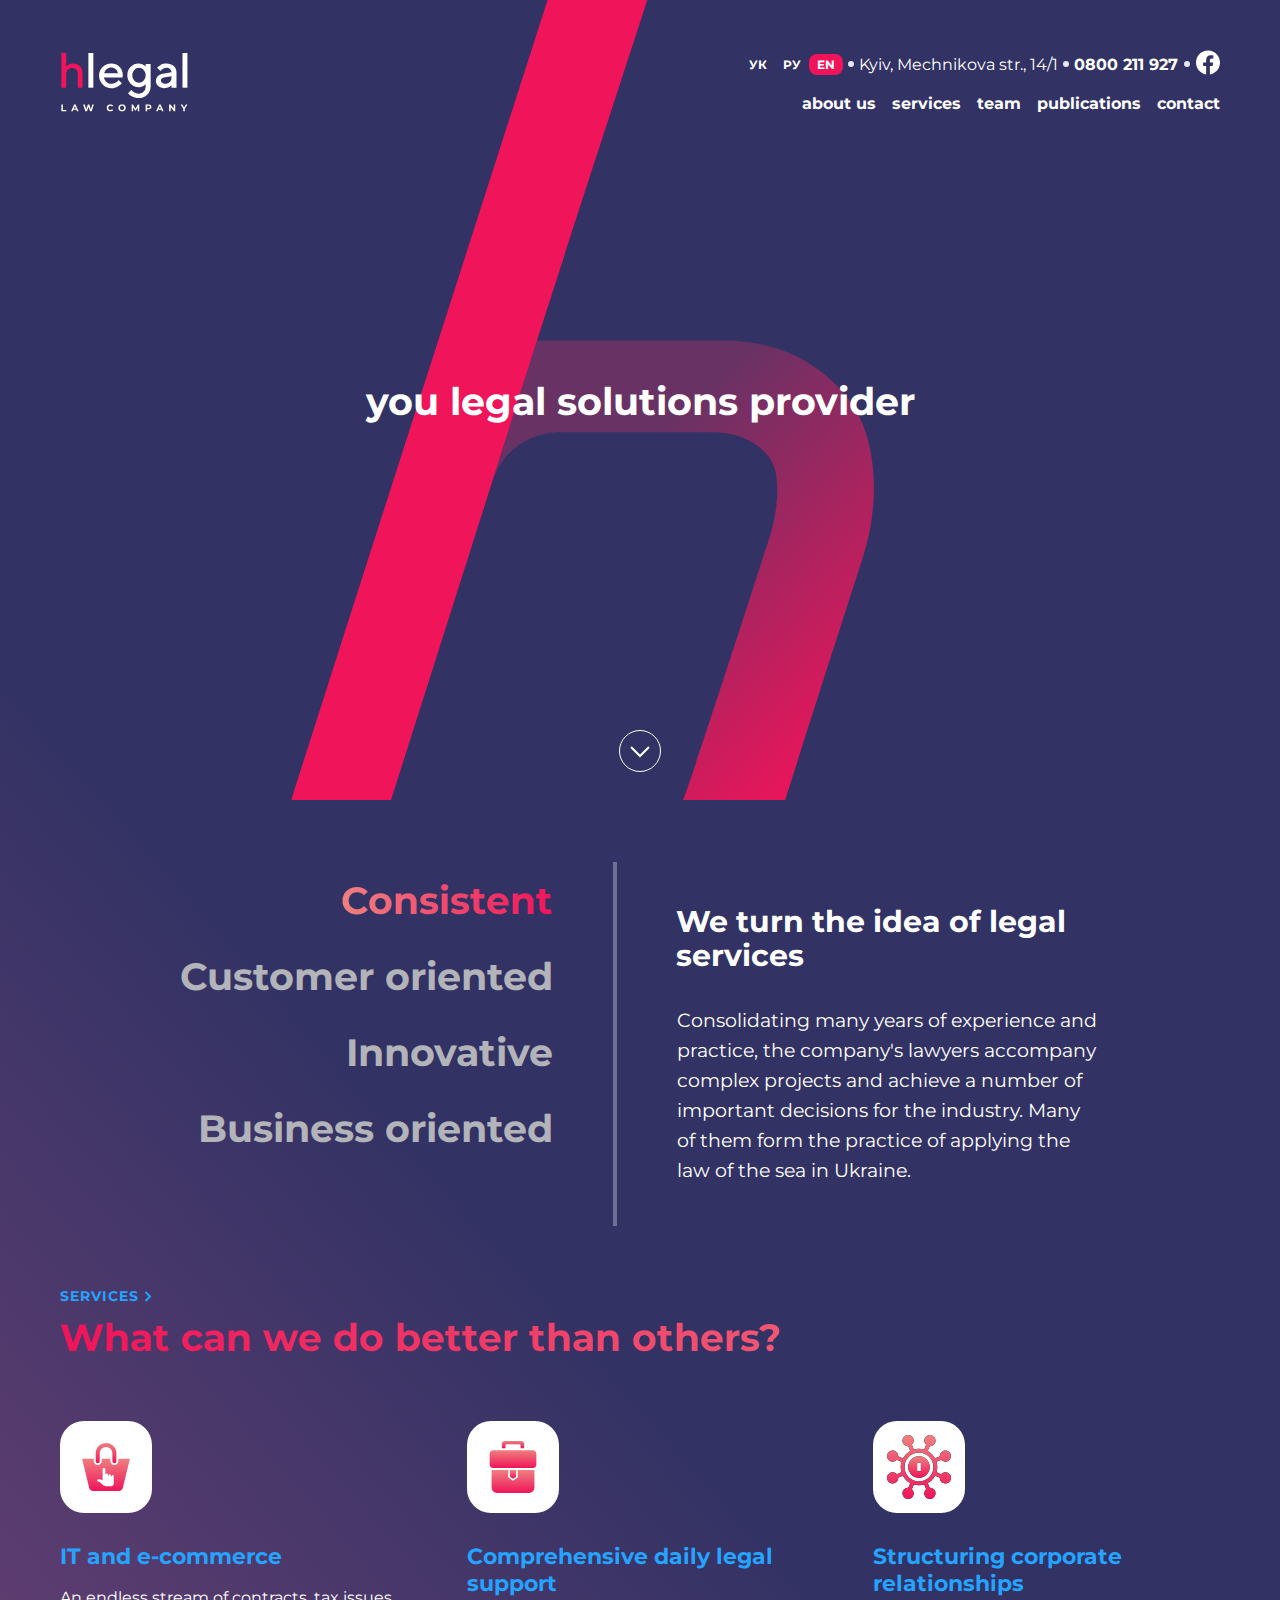
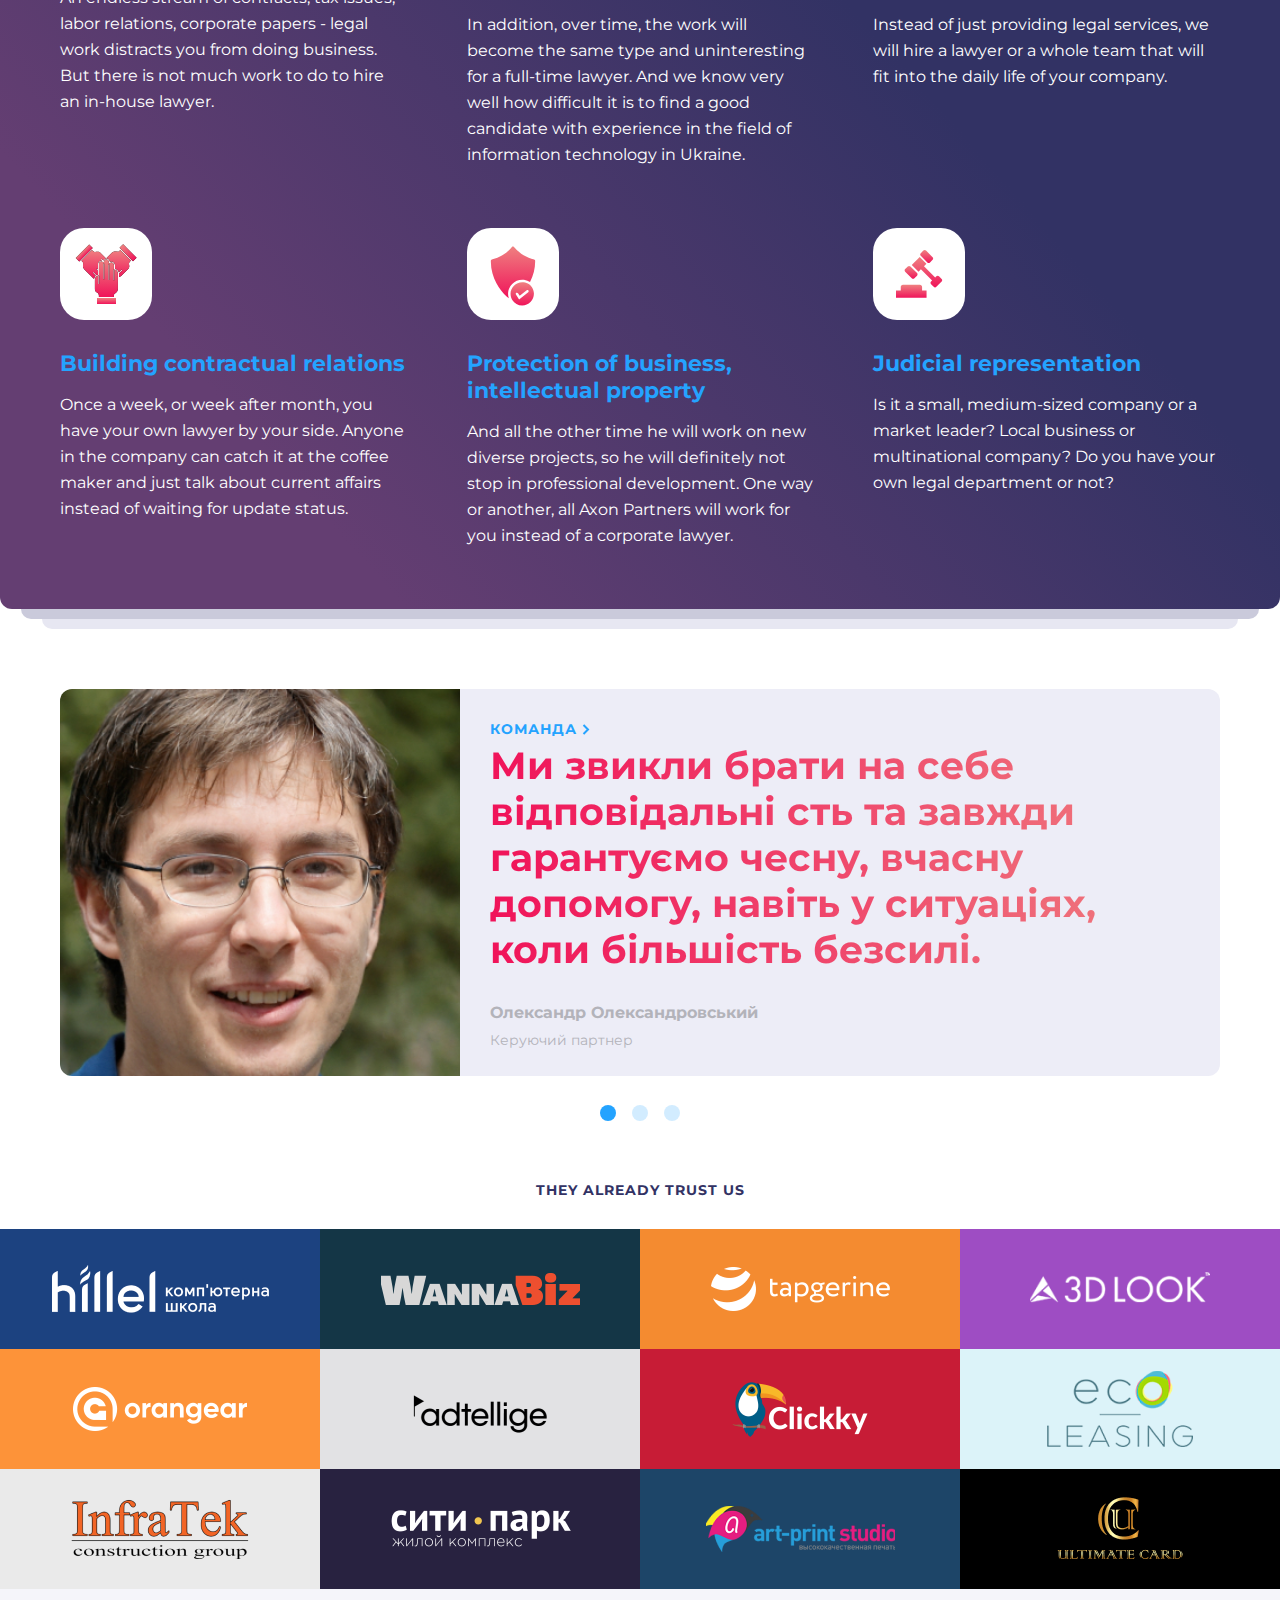
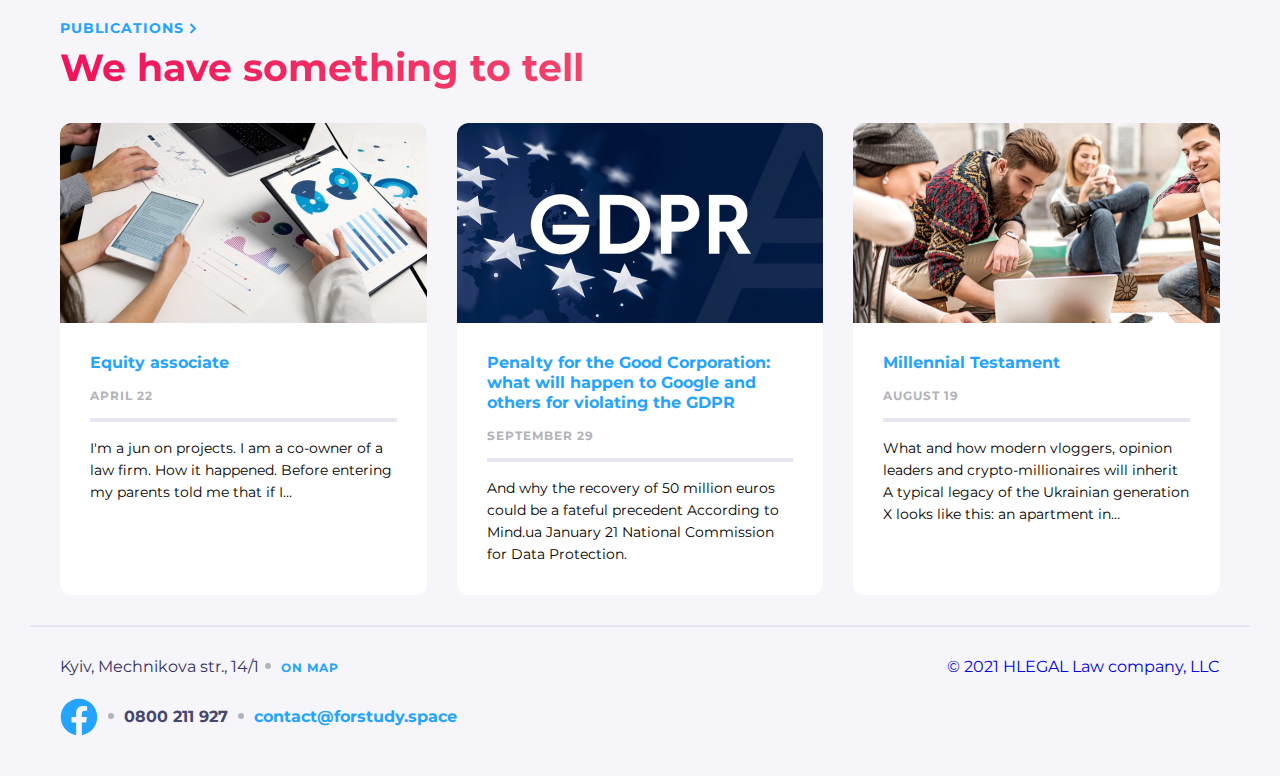
==== app/index.html @ e714e83e "add project" ====
<!DOCTYPE html>
<html lang="en">
<head>
    <meta charset="UTF-8">
    <meta http-equiv="X-UA-Compatible" content="IE=edge">
    <meta name="viewport" content="width=device-width, initial-scale=1.0">
    <link rel="stylesheet" href="css/style.css">
    <link rel="preload" href="fonts/Montserrat-Bold.woff2" as="font" type="font/woff2" crossorigin="anonymous">
    <link rel="preload" href="fonts/Montserrat-BoldItalic.woff2" as="font" type="font/woff2" crossorigin="anonymous">
    <link rel="preload" href="fonts/Montserrat-Italic.woff2" as="font" type="font/woff2" crossorigin="anonymous">
    <link rel="preload" href="fonts/Montserrat-Regular.woff2" as="font" type="font/woff2" crossorigin="anonymous">
    <title>Document</title>
</head>
<body class="body">
    <div class="bg">
        <header class="header container">
            <div class="header__top">
                <ul class="header__leng">
                    <li class="header__leng-item"><a href="#">УК</a></li>
                    <li class="header__leng-item"><a href="#">РУ</a></li>
                    <li class="header__leng-item active"><a href="#" >EN</a></li>
                </ul>
                <p class="header__adress">Kyiv, Mechnikova str., 14/1</p>
                <a href="tel:+30800211927" class="header__tel">0800 211 927</a>
                <a href="#" class="header__fb">
                    <svg width="24" height="25" viewBox="0 0 24 25" fill="none" xmlns="http://www.w3.org/2000/svg">
                        <path d="M24 12.5733C24 5.90541 18.6274 0.5 12 0.5C5.37258 0.5 0 5.90541 0 12.5733C0 18.5995 4.38823 23.5943 10.125 24.5V16.0633H7.07813V12.5733H10.125V9.91343C10.125 6.88755 11.9165 5.21615 14.6576 5.21615C15.9705 5.21615 17.3438 5.45195 17.3438 5.45195V8.42313H15.8306C14.3399 8.42313 13.875 9.35379 13.875 10.3086V12.5733H17.2031L16.6711 16.0633H13.875V24.5C19.6118 23.5943 24 18.5995 24 12.5733Z" fill="white"/>
                    </svg>
                </a>
            </div>
            <div class="header__logo-wrap">
                <a href="index.html">
                    <svg class="header__logo" width="70" height="33" viewBox="0 0 70 33" fill="none" xmlns="http://www.w3.org/2000/svg">
                        <path d="M2.64358 0H0V19.0926H2.64358V12.0094C2.64358 10.8111 2.94164 9.86583 3.53774 9.20012C4.13384 8.53441 4.95024 8.18824 5.96102 8.18824C6.82926 8.18824 7.55495 8.50778 8.13809 9.12024C8.72124 9.74601 9.01929 10.5315 9.01929 11.4769V19.1059H11.6758V11.4769C11.6758 9.71938 11.1964 8.3347 10.2374 7.29619C9.27846 6.25768 8.02146 5.73843 6.49233 5.73843C6.05173 5.73843 5.61114 5.79168 5.1835 5.91151C4.7429 6.03134 4.39301 6.16448 4.10792 6.31094C3.82283 6.45739 3.5507 6.61717 3.30448 6.80356C3.05826 6.98996 2.8898 7.12311 2.81205 7.20299C2.7343 7.28288 2.6695 7.33613 2.64358 7.37608V0Z" fill="#F0145A"/>
                        <path d="M17.5856 0H14.8604V19.0767H17.5856V0Z" fill="white"/>
                        <path d="M33.6598 13.4896L33.796 12.127C33.796 10.3011 33.1965 8.77493 31.9701 7.54857C30.7438 6.32221 29.2176 5.72266 27.3917 5.72266C25.5658 5.72266 23.9851 6.37672 22.677 7.68483C21.3689 8.99295 20.7148 10.5463 20.7148 12.3995C20.7148 14.3072 21.3962 15.9423 22.7315 17.305C24.0669 18.6676 25.6748 19.3489 27.528 19.3489C28.2365 19.3489 28.8906 19.2399 29.5446 19.0491C30.1987 18.8311 30.7438 18.6131 31.1253 18.3951C31.5341 18.1498 31.9429 17.8773 32.2971 17.5775C32.6514 17.2777 32.8967 17.0597 33.0057 16.9234C33.1147 16.7872 33.1965 16.7054 33.251 16.6236L31.4796 14.8522L31.0708 15.37C30.7983 15.6971 30.335 16.0241 29.6809 16.3784C28.9996 16.7327 28.291 16.8962 27.528 16.8962C26.4651 16.8962 25.5658 16.5691 24.8027 15.8878C24.0396 15.2065 23.5764 14.4162 23.4401 13.4896H33.6598ZM27.3917 8.03912C28.4 8.03912 29.2176 8.33889 29.8989 8.9112C30.553 9.51075 30.9618 10.2466 31.1253 11.1732H23.5491C23.7944 10.2466 24.2304 9.51075 24.9117 8.9112C25.5658 8.33889 26.4106 8.03912 27.3917 8.03912Z" fill="white"/>
                        <path d="M46.3695 18.286C46.3695 19.4852 46.0153 20.4662 45.2794 21.2293C44.5709 21.9651 43.6715 22.3467 42.5542 22.3467C42.0637 22.3467 41.5731 22.2649 41.1098 22.1286C40.6465 21.9924 40.2922 21.8289 39.9925 21.6381C39.6927 21.4473 39.4202 21.2566 39.1476 21.0113C38.9024 20.766 38.7389 20.6025 38.6571 20.5207C38.5753 20.439 38.5208 20.3572 38.4663 20.3027L36.6949 22.0741L36.9129 22.3467C37.0492 22.5374 37.2945 22.7827 37.6215 23.0552C37.9485 23.3005 38.3301 23.573 38.7661 23.8455C39.2021 24.0908 39.7472 24.3088 40.4285 24.4996C41.1098 24.6904 41.8184 24.7994 42.5542 24.7994C44.4074 24.7994 45.9335 24.1726 47.2144 22.919C48.468 21.6381 49.0948 20.112 49.0948 18.2588V5.99518H46.3695V7.3578L45.9063 6.94902C45.6065 6.67649 45.1432 6.40397 44.4891 6.13144C43.8351 5.85892 43.1265 5.72266 42.4179 5.72266C40.7555 5.72266 39.3384 6.34946 38.112 7.63033C36.8857 8.9112 36.2861 10.4373 36.2861 12.2632C36.2861 14.0892 36.8857 15.6153 38.112 16.8962C39.3384 18.177 40.7555 18.8038 42.4179 18.8038C42.8812 18.8038 43.3173 18.7493 43.7806 18.6403C44.2166 18.5041 44.5709 18.3678 44.8707 18.2315C45.1704 18.0953 45.443 17.9318 45.6882 17.741C45.9335 17.5502 46.1243 17.414 46.1788 17.3595L46.3695 17.1687V18.286ZM39.0114 12.2632C39.0114 11.1186 39.3657 10.1648 40.1015 9.37449C40.8373 8.58417 41.7094 8.17538 42.6905 8.17538C43.6715 8.17538 44.5436 8.58417 45.2794 9.37449C45.988 10.1648 46.3695 11.1186 46.3695 12.2632C46.3695 13.4079 45.988 14.3617 45.2794 15.152C44.5436 15.9423 43.6715 16.3511 42.6905 16.3511C41.7094 16.3511 40.8373 15.9423 40.1015 15.152C39.3657 14.3617 39.0114 13.4079 39.0114 12.2632Z" fill="white"/>
                        <path d="M63.3195 19.0764V10.6281C63.3195 9.23823 62.8017 8.06637 61.7934 7.13979C60.7851 6.18595 59.4769 5.72266 57.869 5.72266C57.2422 5.72266 56.6154 5.80441 56.0159 5.96793C55.4163 6.1587 54.9258 6.34946 54.5715 6.56748C54.2172 6.7855 53.8629 7.03078 53.5359 7.33055C53.2089 7.60308 53.0181 7.79384 52.9091 7.90285C52.8273 8.01186 52.7456 8.09362 52.6911 8.17538L54.4625 9.94679L54.8168 9.4835C55.0348 9.18372 55.4163 8.9112 55.9886 8.61142C56.5609 8.31164 57.1877 8.17538 57.869 8.17538C58.6594 8.17538 59.3134 8.42065 59.8312 8.88394C60.349 9.34724 60.5943 9.94679 60.5943 10.6281L55.8251 11.4457C54.6533 11.6364 53.6994 12.0997 53.0454 12.8356C52.364 13.5714 52.0098 14.4707 52.0098 15.5335C52.0098 16.5419 52.4458 17.414 53.3179 18.177C54.2172 18.9674 55.3073 19.3489 56.6427 19.3489C57.106 19.3489 57.542 19.2944 57.9781 19.1581C58.4413 19.0491 58.7956 18.9129 59.0954 18.7766C59.3952 18.6403 59.6677 18.4768 59.913 18.286C60.1583 18.0953 60.3218 17.959 60.4308 17.9045C60.5125 17.8228 60.567 17.741 60.5943 17.7137V19.0764H63.3195ZM57.0515 16.8962C56.3429 16.8962 55.7706 16.7327 55.3618 16.4056C54.9258 16.0786 54.735 15.6971 54.735 15.261C54.735 14.7977 54.8713 14.3889 55.1711 14.0892C55.4708 13.7894 55.8796 13.5714 56.3702 13.4896L60.5943 12.8083V13.0808C60.5943 14.3072 60.2945 15.2338 59.6677 15.9151C59.0409 16.5691 58.1688 16.8962 57.0515 16.8962Z" fill="white"/>
                        <path d="M69.3337 0H66.6084V19.0767H69.3337V0Z" fill="white"/>
                        <path d="M0 28.3308H0.852878V31.3211H2.70078V32.016H0V28.3308Z" fill="white"/>
                        <path d="M8.26752 31.2263H6.5565L6.23009 32.016H5.35615L6.99873 28.3308H7.84108L9.48893 32.016H8.59393L8.26752 31.2263ZM7.99902 30.5788L7.41464 29.1678L6.83026 30.5788H7.99902Z" fill="white"/>
                        <path d="M17.8731 28.3308L16.6675 32.016H15.7515L14.9407 29.5206L14.1036 32.016H13.1928L11.982 28.3308H12.8664L13.6982 30.921L14.5669 28.3308H15.3566L16.199 30.942L17.0571 28.3308H17.8731Z" fill="white"/>
                        <path d="M26.9457 32.0792C26.5702 32.0792 26.2297 31.9985 25.9244 31.837C25.6225 31.6721 25.3838 31.4457 25.2084 31.1579C25.0364 30.8666 24.9504 30.5384 24.9504 30.1734C24.9504 29.8084 25.0364 29.482 25.2084 29.1942C25.3838 28.9028 25.6225 28.6765 25.9244 28.515C26.2297 28.3501 26.5719 28.2676 26.951 28.2676C27.2704 28.2676 27.5582 28.3237 27.8144 28.436C28.0741 28.5484 28.2917 28.7098 28.4672 28.9204L27.9197 29.4258C27.6705 29.138 27.3616 28.9941 26.9931 28.9941C26.7649 28.9941 26.5614 29.045 26.3824 29.1468C26.2034 29.2451 26.063 29.3837 25.9612 29.5627C25.8629 29.7417 25.8138 29.9453 25.8138 30.1734C25.8138 30.4015 25.8629 30.6051 25.9612 30.7841C26.063 30.9631 26.2034 31.1035 26.3824 31.2053C26.5614 31.3035 26.7649 31.3527 26.9931 31.3527C27.3616 31.3527 27.6705 31.207 27.9197 30.9157L28.4672 31.4211C28.2917 31.6352 28.0741 31.7984 27.8144 31.9107C27.5547 32.0231 27.2651 32.0792 26.9457 32.0792Z" fill="white"/>
                        <path d="M33.3831 32.0792C33.0005 32.0792 32.6548 31.9967 32.3459 31.8318C32.0406 31.6668 31.8002 31.4404 31.6247 31.1526C31.4527 30.8613 31.3667 30.5349 31.3667 30.1734C31.3667 29.8119 31.4527 29.4872 31.6247 29.1994C31.8002 28.9081 32.0406 28.68 32.3459 28.515C32.6548 28.3501 33.0005 28.2676 33.3831 28.2676C33.7657 28.2676 34.1096 28.3501 34.415 28.515C34.7203 28.68 34.9607 28.9081 35.1362 29.1994C35.3117 29.4872 35.3995 29.8119 35.3995 30.1734C35.3995 30.5349 35.3117 30.8613 35.1362 31.1526C34.9607 31.4404 34.7203 31.6668 34.415 31.8318C34.1096 31.9967 33.7657 32.0792 33.3831 32.0792ZM33.3831 31.3527C33.6007 31.3527 33.7972 31.3035 33.9727 31.2053C34.1482 31.1035 34.2851 30.9631 34.3834 30.7841C34.4852 30.6051 34.5361 30.4015 34.5361 30.1734C34.5361 29.9453 34.4852 29.7417 34.3834 29.5627C34.2851 29.3837 34.1482 29.2451 33.9727 29.1468C33.7972 29.045 33.6007 28.9941 33.3831 28.9941C33.1655 28.9941 32.9689 29.045 32.7934 29.1468C32.618 29.2451 32.4793 29.3837 32.3775 29.5627C32.2793 29.7417 32.2301 29.9453 32.2301 30.1734C32.2301 30.4015 32.2793 30.6051 32.3775 30.7841C32.4793 30.9631 32.618 31.1035 32.7934 31.2053C32.9689 31.3035 33.1655 31.3527 33.3831 31.3527Z" fill="white"/>
                        <path d="M42.0264 32.016L42.0211 29.8049L40.9366 31.6264H40.5523L39.473 29.8522V32.016H38.6728V28.3308H39.3782L40.7576 30.6209L42.1159 28.3308H42.8161L42.8266 32.016H42.0264Z" fill="white"/>
                        <path d="M47.9285 28.3308C48.2549 28.3308 48.5374 28.3852 48.7761 28.494C49.0183 28.6028 49.2043 28.7572 49.3342 28.9573C49.464 29.1573 49.529 29.3942 49.529 29.668C49.529 29.9382 49.464 30.1751 49.3342 30.3787C49.2043 30.5788 49.0183 30.7332 48.7761 30.842C48.5374 30.9473 48.2549 30.9999 47.9285 30.9999H47.1862V32.016H46.3333V28.3308H47.9285ZM47.8811 30.305C48.1373 30.305 48.3321 30.2506 48.4655 30.1418C48.5989 30.0295 48.6656 29.8716 48.6656 29.668C48.6656 29.4609 48.5989 29.303 48.4655 29.1942C48.3321 29.0818 48.1373 29.0257 47.8811 29.0257H47.1862V30.305H47.8811Z" fill="white"/>
                        <path d="M55.0121 31.2263H53.3011L52.9747 32.016H52.1008L53.7433 28.3308H54.5857L56.2335 32.016H55.3385L55.0121 31.2263ZM54.7436 30.5788L54.1592 29.1678L53.5749 30.5788H54.7436Z" fill="white"/>
                        <path d="M62.6281 28.3308V32.016H61.9279L60.0906 29.7785V32.016H59.2482V28.3308H59.9537L61.7858 30.5682V28.3308H62.6281Z" fill="white"/>
                        <path d="M67.9013 30.7104V32.016H67.0485V30.6999L65.6217 28.3308H66.5273L67.5117 29.9681L68.4963 28.3308H69.3333L67.9013 30.7104Z" fill="white"/>
                    </svg>
                </a>
            </div>
            <div class="header__menu">
                <button class="header__menu-link" href="#"></button>
                <ul class="header__menu-list">
                    <li><a href="about.html" class="header__menu-item">about us</a></li>
                    <li><a href="#" class="header__menu-item">services</a></li>
                    <li><a href="#" class="header__menu-item">team</a></li>
                    <li><a href="#" class="header__menu-item">publications</a></li>
                    <li><a href="#" class="header__menu-item">contact</a></li>
                </ul>
            </div>
        </header>
        <section class="main container">
            <h1 class="main__title">you legal solutions provider</h1>
            <div class="main__scroll">
                <a class="main__scroll-link" href="#switcher">
                    <svg width="20" height="12" viewBox="0 0 20 12" fill="none" xmlns="http://www.w3.org/2000/svg">
                        <path d="M1 1L10 10L19 1" stroke="white" stroke-width="2"/>
                    </svg>
                </a>
            </div>
        </section>
        <section class="advantage container">
            <div class="advantage__about">
                <ul class="advantage__switcher" id="switcher">
                    <li><button class="advantage__switcher-item active" href="#">Consistent</button></li>
                    <li><button class="advantage__switcher-item" href="#">Customer oriented</button></li>
                    <li><button class="advantage__switcher-item" href="#">Innovative</button></li>
                    <li><button class="advantage__switcher-item" href="#">Business oriented</button></li>
                </ul>
                <div class="advantage__content active">
                    <h3 class="advantage__content-title">
                        We turn the idea of legal services
                    </h3>
                    <p class="advantage__content-text">
                        Consolidating many years of experience and practice, the company's lawyers accompany complex projects and achieve a number of important decisions for the industry. Many of them form the practice of applying the law of the sea in Ukraine.
                    </p>
                </div>
                <div class="advantage__content">
                    <h3 class="advantage__content-title">
                        We turn the idea of legal services
                    </h3>
                    <p class="advantage__content-text">
                        Consolidating many years of experience and practice, the company's lawyers accompany complex projects and achieve a number of important decisions for the industry. Many of them form the practice of applying the law of the sea in Ukraine.
                    </p>
                </div>
                <div class="advantage__content">
                    <h3 class="advantage__content-title">
                        We turn the idea of legal services
                    </h3>
                    <p class="advantage__content-text">
                        Consolidating many years of experience and practice, the company's lawyers accompany complex projects and achieve a number of important decisions for the industry. Many of them form the practice of applying the law of the sea in Ukraine.
                    </p>
                </div>
                <div class="advantage__content">
                    <h3 class="advantage__content-title">
                        We turn the idea of legal services
                    </h3>
                    <p class="advantage__content-text">
                        Consolidating many years of experience and practice, the company's lawyers accompany complex projects and achieve a number of important decisions for the industry. Many of them form the practice of applying the law of the sea in Ukraine.
                    </p>
                </div>
            </div>
        </section>
        <section class="services container">
            <a href="#" class="link-blue">Services</a>
            <h2 class="title-gradient">What can we do better than others?</h2>
            <div class="services__wrapper">
                <article class="services__item">
                    <div class="services__item-img">
                        <svg width="64" height="64" viewBox="0 0 64 64" fill="none" xmlns="http://www.w3.org/2000/svg">
                            <path d="M23.7339 28.125C24.8379 28.125 25.7339 27.229 25.7339 26.125V18.325C25.7339 14.838 28.5709 12 32.0579 12C35.5449 12 38.3829 14.838 38.3829 18.325V26.125C38.3829 27.229 39.2779 28.125 40.3829 28.125C41.4869 28.125 42.3829 27.229 42.3829 26.125V18.325C42.3839 12.632 37.7519 8 32.0579 8C26.3659 8 21.7339 12.632 21.7339 18.325V26.125C21.7339 27.229 22.6299 28.125 23.7339 28.125Z" fill="url(#paint0_linear_22728_12613)"/>
                            <path d="M55 23.6309H44.384V26.1249C44.384 28.3309 42.59 30.1249 40.384 30.1249C38.178 30.1249 36.384 28.3309 36.384 26.1249V23.6309H27.735V26.1249C27.735 28.3309 25.941 30.1249 23.735 30.1249C21.529 30.1249 19.735 28.3309 19.735 26.1249V23.6309H8.99997C8.44797 23.6309 8.10697 24.0659 8.23797 24.6019L15.236 53.0989C15.658 54.7009 17.344 55.9999 19 55.9999H45C46.658 55.9999 48.342 54.7009 48.766 53.0989L55.762 24.6019C55.893 24.0649 55.553 23.6309 55 23.6309Z" fill="url(#paint1_linear_22728_12613)"/>
                            <path d="M28.6001 34.4C28.6001 33.6265 29.2266 33 30.0001 33C30.7736 33 31.4001 33.6265 31.4001 34.4V41.35L31.4001 40C31.4001 39.2265 32.0266 38.6 32.8001 38.6C33.5736 38.6 34.2001 39.2265 34.2001 40V41.6764C34.2127 40.9141 34.8346 39.3 35.6 39.3C36.3731 39.3 36.9999 39.9268 37 40.7C37 40.7 37.0411 41.7411 37.1332 41.8033C37.3572 41.3285 37.8402 40 38.4 40C39.1732 40 39.8 40.6268 39.8 41.4V48.4C39.8 49.9463 38.5463 51.2 37 51.2H32.3198C30.8344 51.2 29.4099 50.6099 28.3599 49.5599L26.15 47.35L23 45.9402C23.0051 44.6033 24.0526 44.2 25.1 44.2C26.0023 44.2 26.8136 44.3407 28.6 45.25L28.6001 34.4Z" fill="white"/>
                            <defs>
                            <linearGradient id="paint0_linear_22728_12613" x1="32.0584" y1="8" x2="32.0584" y2="28.125" gradientUnits="userSpaceOnUse">
                            <stop stop-color="#EF8080"/>
                            <stop offset="1" stop-color="#F0145A"/>
                            </linearGradient>
                            <linearGradient id="paint1_linear_22728_12613" x1="32" y1="23.6309" x2="32" y2="55.9999" gradientUnits="userSpaceOnUse">
                            <stop stop-color="#EF8080"/>
                            <stop offset="1" stop-color="#F0145A"/>
                            </linearGradient>
                            </defs>
                        </svg>
                    </div>
                    <h3 class="services__item-title">IT and e-commerce</h3>
                    <p class="services__item-text">
                        An endless stream of contracts, tax issues, labor relations, corporate papers - legal work distracts you from doing business. But there is not much work to do to hire an in-house lawyer.
                    </p>
                </article>
                <article class="services__item">
                    <div class="services__item-img">
                        <svg width="64" height="64" viewBox="0 0 64 64" fill="none" xmlns="http://www.w3.org/2000/svg">
                            <path fill-rule="evenodd" clip-rule="evenodd" d="M53.4512 35.0781V52.3733C53.4512 55.4666 51.0269 58.0017 48.0631 58.0017H15.9701C13.0063 58.0017 10.582 55.4666 10.582 52.3733V35.0781H27.2481V42.5889L32.0166 45.7224L36.7851 42.5889V35.0781H53.4512Z" fill="url(#paint0_linear_22728_12620)"/>
                            <path fill-rule="evenodd" clip-rule="evenodd" d="M28.9185 35.0781V41.6866L32.0166 43.7222L35.1146 41.6866V35.0781H28.9185Z" fill="url(#paint1_linear_22728_12620)"/>
                            <path fill-rule="evenodd" clip-rule="evenodd" d="M12.0732 15.1445H51.9597C53.8421 15.1445 55.3805 16.8526 55.3805 18.94V29.1931C55.3805 31.2805 53.8421 32.9886 51.9597 32.9886H36.3137H27.7192H12.0732C10.1908 32.9886 8.65234 31.2805 8.65234 29.1931V18.94C8.65234 16.8526 10.1908 15.1445 12.0732 15.1445Z" fill="url(#paint2_linear_22728_12620)"/>
                            <path fill-rule="evenodd" clip-rule="evenodd" d="M23.7117 5.95508H40.3213C41.8644 5.95508 43.1272 7.21788 43.1272 8.76103V13.1384H39.5697V10.5516C39.5697 9.8542 38.9996 9.2817 38.3022 9.2817H25.7308C25.0334 9.2817 24.4633 9.8542 24.4633 10.5516V13.1384H20.9058V8.76103C20.9058 7.21788 22.1686 5.95508 23.7117 5.95508Z" fill="url(#paint3_linear_22728_12620)"/>
                            <defs>
                            <linearGradient id="paint0_linear_22728_12620" x1="32.0166" y1="35.0781" x2="32.0166" y2="58.0017" gradientUnits="userSpaceOnUse">
                            <stop stop-color="#EF8080"/>
                            <stop offset="1" stop-color="#F0145A"/>
                            </linearGradient>
                            <linearGradient id="paint1_linear_22728_12620" x1="32.0166" y1="35.0781" x2="32.0166" y2="43.7222" gradientUnits="userSpaceOnUse">
                            <stop stop-color="#EF8080"/>
                            <stop offset="1" stop-color="#F0145A"/>
                            </linearGradient>
                            <linearGradient id="paint2_linear_22728_12620" x1="32.0164" y1="15.1445" x2="32.0164" y2="32.9886" gradientUnits="userSpaceOnUse">
                            <stop stop-color="#EF8080"/>
                            <stop offset="1" stop-color="#F0145A"/>
                            </linearGradient>
                            <linearGradient id="paint3_linear_22728_12620" x1="32.0165" y1="5.95508" x2="32.0165" y2="13.1384" gradientUnits="userSpaceOnUse">
                            <stop stop-color="#EF8080"/>
                            <stop offset="1" stop-color="#F0145A"/>
                            </linearGradient>
                            </defs>
                        </svg>
                    </div>
                    <h3 class="services__item-title">Comprehensive daily legal support</h3>
                    <p class="services__item-text">
                        In addition, over time, the work will become the same type and uninteresting for a full-time lawyer. And we know very well how difficult it is to find a good candidate with experience in the field of information technology in Ukraine.
                    </p>
                </article>
                <article class="services__item">
                    <div class="services__item-img">
                        <svg width="64" height="64" viewBox="0 0 64 64" fill="none" xmlns="http://www.w3.org/2000/svg">
                            <g clip-path="url(#clip0_22728_12627)">
                            <path d="M60.5262 37.7273C59.8387 37.4426 59.115 37.2982 58.3751 37.2982C56.7434 37.2982 55.2361 37.9946 54.1895 39.1615L52.9695 38.6562L49.4894 37.2147C49.9833 35.5616 50.2498 33.8113 50.2498 31.9998C50.2498 30.1883 49.9831 28.4381 49.4894 26.7849L52.9695 25.3435L54.1895 24.8381C55.2361 26.0051 56.7434 26.7014 58.3751 26.7014C59.115 26.7014 59.8387 26.5571 60.5262 26.2722C63.3916 25.0852 64.7574 21.7883 63.5704 18.9227C62.6964 16.8128 60.6559 15.4493 58.3721 15.4493C57.6322 15.4493 56.9085 15.5937 56.221 15.8786C53.9627 16.814 52.6372 19.0598 52.7572 21.3722L51.5301 21.8805L48.0511 23.3215C46.361 20.208 43.7915 17.6383 40.678 15.9483L42.119 12.4694L42.6268 11.2436C42.7251 11.2487 42.8238 11.2517 42.9228 11.2517C45.2066 11.2517 47.247 9.88836 48.1211 7.77836C49.308 4.91287 47.9424 1.61587 45.0769 0.428874C44.3893 0.144375 43.6656 0 42.9258 0C40.6419 0 38.6015 1.36337 37.7274 3.47337C36.792 5.73161 37.4428 8.25698 39.1628 9.80723L38.6563 11.0301L37.2148 14.5102C35.5617 14.0165 33.8114 13.7498 31.9999 13.7498C30.1884 13.7498 28.4382 14.0165 26.785 14.5102L25.3435 11.0301L24.8371 9.80723C26.557 8.25698 27.2078 5.73161 26.2724 3.47324C25.3983 1.36337 23.3577 0 21.0739 0C20.3341 0 19.6103 0.144375 18.9228 0.429249C16.0574 1.61625 14.6917 4.91312 15.8787 7.77874C16.7527 9.88861 18.7932 11.2521 21.0769 11.2521C21.1759 11.2521 21.2746 11.2491 21.3729 11.244L21.8807 12.4697L23.3217 15.9487C20.2082 17.6388 17.6386 20.2083 15.9486 23.3218L12.4696 21.8808L11.2425 21.3726C11.3625 19.0602 10.037 16.8143 7.77871 15.8788C7.09121 15.5941 6.36746 15.4497 5.62759 15.4497C3.34372 15.4497 1.30335 16.8131 0.429222 18.9231C-0.757651 21.7886 0.607971 25.0856 3.47347 26.2726C4.16096 26.5573 4.88471 26.7017 5.62459 26.7017C7.25633 26.7017 8.76358 26.0053 9.8102 24.8383L11.0302 25.3437L14.5103 26.7852C14.0164 28.4383 13.7499 30.1886 13.7499 32.0001C13.7499 33.8116 14.0166 35.5618 14.5103 37.2149L11.0301 38.6562L9.81008 39.1615C8.76346 37.9946 7.25621 37.2982 5.62446 37.2982C4.88459 37.2982 4.16084 37.4426 3.47334 37.7274C0.607971 38.9144 -0.757776 42.2113 0.429222 45.0769C1.30322 47.1868 3.34372 48.5503 5.62746 48.5503C6.36734 48.5503 7.09108 48.4059 7.77858 48.121C10.0368 47.1857 11.3623 44.9398 11.2423 42.6274L12.4694 42.1192L15.9484 40.6782C17.6386 43.7917 20.2081 46.3613 23.3216 48.0513L21.8806 51.5303L21.3728 52.756C21.2744 52.7509 21.1758 52.7479 21.0768 52.7479C18.7929 52.7479 16.7526 54.1113 15.8784 56.2213C14.6916 59.0868 16.0572 62.3838 18.9227 63.5708C19.6102 63.8555 20.3339 63.9999 21.0738 63.9999C23.3577 63.9999 25.3981 62.6365 26.2722 60.5265C27.2075 58.2683 26.5568 55.7429 24.8368 54.1926L25.3433 52.9698L26.7848 49.4897C28.4379 49.9834 30.1882 50.25 31.9997 50.25C33.8112 50.25 35.5614 49.9834 37.2145 49.4897L38.656 52.9698L39.1625 54.1926C37.4425 55.7429 36.7918 58.2683 37.7272 60.5266C38.6012 62.6365 40.6416 64 42.9254 64C43.6653 64 44.389 63.8556 45.0765 63.5708C47.9419 62.3838 49.3076 59.0869 48.1206 56.2213C47.2466 54.1114 45.2061 52.7479 42.9224 52.7479C42.8234 52.7479 42.7248 52.7509 42.6264 52.756L42.1186 51.5303L40.6776 48.0513C43.7911 46.3612 46.3608 43.7917 48.0508 40.6782L51.5298 42.1192L52.7569 42.6274C52.6369 44.9398 53.9624 47.1857 56.2206 48.1212C56.9081 48.4059 57.6319 48.5503 58.3717 48.5503C60.6556 48.5503 62.696 47.1869 63.5701 45.0769C64.7574 42.2113 63.3919 38.9143 60.5262 37.7273ZM31.9999 46.4998C24.0047 46.4998 17.4999 39.995 17.4999 31.9998C17.4999 24.0046 24.0047 17.4998 31.9999 17.4998C39.9952 17.4998 46.4999 24.0046 46.4999 31.9998C46.4999 39.995 39.995 46.4998 31.9999 46.4998Z" fill="black"/>
                            <path d="M60.5262 37.7273C59.8387 37.4426 59.115 37.2982 58.3751 37.2982C56.7434 37.2982 55.2361 37.9946 54.1895 39.1615L52.9695 38.6562L49.4894 37.2147C49.9833 35.5616 50.2498 33.8113 50.2498 31.9998C50.2498 30.1883 49.9831 28.4381 49.4894 26.7849L52.9695 25.3435L54.1895 24.8381C55.2361 26.0051 56.7434 26.7014 58.3751 26.7014C59.115 26.7014 59.8387 26.5571 60.5262 26.2722C63.3916 25.0852 64.7574 21.7883 63.5704 18.9227C62.6964 16.8128 60.6559 15.4493 58.3721 15.4493C57.6322 15.4493 56.9085 15.5937 56.221 15.8786C53.9627 16.814 52.6372 19.0598 52.7572 21.3722L51.5301 21.8805L48.0511 23.3215C46.361 20.208 43.7915 17.6383 40.678 15.9483L42.119 12.4694L42.6268 11.2436C42.7251 11.2487 42.8238 11.2517 42.9228 11.2517C45.2066 11.2517 47.247 9.88836 48.1211 7.77836C49.308 4.91287 47.9424 1.61587 45.0769 0.428874C44.3893 0.144375 43.6656 0 42.9258 0C40.6419 0 38.6015 1.36337 37.7274 3.47337C36.792 5.73161 37.4428 8.25698 39.1628 9.80723L38.6563 11.0301L37.2148 14.5102C35.5617 14.0165 33.8114 13.7498 31.9999 13.7498C30.1884 13.7498 28.4382 14.0165 26.785 14.5102L25.3435 11.0301L24.8371 9.80723C26.557 8.25698 27.2078 5.73161 26.2724 3.47324C25.3983 1.36337 23.3577 0 21.0739 0C20.3341 0 19.6103 0.144375 18.9228 0.429249C16.0574 1.61625 14.6917 4.91312 15.8787 7.77874C16.7527 9.88861 18.7932 11.2521 21.0769 11.2521C21.1759 11.2521 21.2746 11.2491 21.3729 11.244L21.8807 12.4697L23.3217 15.9487C20.2082 17.6388 17.6386 20.2083 15.9486 23.3218L12.4696 21.8808L11.2425 21.3726C11.3625 19.0602 10.037 16.8143 7.77871 15.8788C7.09121 15.5941 6.36746 15.4497 5.62759 15.4497C3.34372 15.4497 1.30335 16.8131 0.429222 18.9231C-0.757651 21.7886 0.607971 25.0856 3.47347 26.2726C4.16096 26.5573 4.88471 26.7017 5.62459 26.7017C7.25633 26.7017 8.76358 26.0053 9.8102 24.8383L11.0302 25.3437L14.5103 26.7852C14.0164 28.4383 13.7499 30.1886 13.7499 32.0001C13.7499 33.8116 14.0166 35.5618 14.5103 37.2149L11.0301 38.6562L9.81008 39.1615C8.76346 37.9946 7.25621 37.2982 5.62446 37.2982C4.88459 37.2982 4.16084 37.4426 3.47334 37.7274C0.607971 38.9144 -0.757776 42.2113 0.429222 45.0769C1.30322 47.1868 3.34372 48.5503 5.62746 48.5503C6.36734 48.5503 7.09108 48.4059 7.77858 48.121C10.0368 47.1857 11.3623 44.9398 11.2423 42.6274L12.4694 42.1192L15.9484 40.6782C17.6386 43.7917 20.2081 46.3613 23.3216 48.0513L21.8806 51.5303L21.3728 52.756C21.2744 52.7509 21.1758 52.7479 21.0768 52.7479C18.7929 52.7479 16.7526 54.1113 15.8784 56.2213C14.6916 59.0868 16.0572 62.3838 18.9227 63.5708C19.6102 63.8555 20.3339 63.9999 21.0738 63.9999C23.3577 63.9999 25.3981 62.6365 26.2722 60.5265C27.2075 58.2683 26.5568 55.7429 24.8368 54.1926L25.3433 52.9698L26.7848 49.4897C28.4379 49.9834 30.1882 50.25 31.9997 50.25C33.8112 50.25 35.5614 49.9834 37.2145 49.4897L38.656 52.9698L39.1625 54.1926C37.4425 55.7429 36.7918 58.2683 37.7272 60.5266C38.6012 62.6365 40.6416 64 42.9254 64C43.6653 64 44.389 63.8556 45.0765 63.5708C47.9419 62.3838 49.3076 59.0869 48.1206 56.2213C47.2466 54.1114 45.2061 52.7479 42.9224 52.7479C42.8234 52.7479 42.7248 52.7509 42.6264 52.756L42.1186 51.5303L40.6776 48.0513C43.7911 46.3612 46.3608 43.7917 48.0508 40.6782L51.5298 42.1192L52.7569 42.6274C52.6369 44.9398 53.9624 47.1857 56.2206 48.1212C56.9081 48.4059 57.6319 48.5503 58.3717 48.5503C60.6556 48.5503 62.696 47.1869 63.5701 45.0769C64.7574 42.2113 63.3919 38.9143 60.5262 37.7273ZM31.9999 46.4998C24.0047 46.4998 17.4999 39.995 17.4999 31.9998C17.4999 24.0046 24.0047 17.4998 31.9999 17.4998C39.9952 17.4998 46.4999 24.0046 46.4999 31.9998C46.4999 39.995 39.995 46.4998 31.9999 46.4998Z" fill="url(#paint0_linear_22728_12627)"/>
                            <path d="M32 21.25C26.0725 21.25 21.25 26.0725 21.25 32C21.25 37.9275 26.0725 42.75 32 42.75C37.9275 42.75 42.75 37.9275 42.75 32C42.75 26.0725 37.9275 21.25 32 21.25ZM33.875 36.125H30.125V27.875H33.875V36.125Z" fill="black"/>
                            <path d="M32 21.25C26.0725 21.25 21.25 26.0725 21.25 32C21.25 37.9275 26.0725 42.75 32 42.75C37.9275 42.75 42.75 37.9275 42.75 32C42.75 26.0725 37.9275 21.25 32 21.25ZM33.875 36.125H30.125V27.875H33.875V36.125Z" fill="url(#paint1_linear_22728_12627)"/>
                            </g>
                            <defs>
                            <linearGradient id="paint0_linear_22728_12627" x1="31.9998" y1="0" x2="31.9998" y2="64" gradientUnits="userSpaceOnUse">
                            <stop stop-color="#EF8080"/>
                            <stop offset="1" stop-color="#F0145A"/>
                            </linearGradient>
                            <linearGradient id="paint1_linear_22728_12627" x1="32" y1="21.25" x2="32" y2="42.75" gradientUnits="userSpaceOnUse">
                            <stop stop-color="#EF8080"/>
                            <stop offset="1" stop-color="#F0145A"/>
                            </linearGradient>
                            <clipPath id="clip0_22728_12627">
                            <rect width="64" height="64" fill="white"/>
                            </clipPath>
                            </defs>
                        </svg>
                    </div>
                    <h3 class="services__item-title">Structuring corporate relationships</h3>
                    <p class="services__item-text">
                        Instead of just providing legal services, we will hire a lawyer or a whole team that will fit into the daily life of your company.
                    </p>
                </article>
                <article class="services__item">
                    <div class="services__item-img">
                        <svg width="64" height="64" viewBox="0 0 64 64" fill="none" xmlns="http://www.w3.org/2000/svg">
                            <path d="M42.0059 56H23.0059V62H42.0059V56Z" fill="black"/>
                            <path d="M42.0059 56H23.0059V62H42.0059V56Z" fill="url(#paint0_linear_22728_12634)"/>
                            <path d="M15.1728 2.45216L1.73779 15.8872L5.27333 19.4227L18.7084 5.98771L15.1728 2.45216Z" fill="black"/>
                            <path d="M15.1728 2.45216L1.73779 15.8872L5.27333 19.4227L18.7084 5.98771L15.1728 2.45216Z" fill="url(#paint1_linear_22728_12634)"/>
                            <path d="M49.1127 2.32166L45.5771 5.85718L59.0122 19.2922L62.5477 15.7567L49.1127 2.32166Z" fill="black"/>
                            <path d="M49.1127 2.32166L45.5771 5.85718L59.0122 19.2922L62.5477 15.7567L49.1127 2.32166Z" fill="url(#paint2_linear_22728_12634)"/>
                            <path d="M44.5564 9.70672L41.8651 9.59265C41.089 9.48311 40.2981 9.55542 39.5548 9.80387C38.8115 10.0523 38.1361 10.4701 37.5819 11.0243L32.0775 16.5287L26.3239 10.7752C25.8244 10.2871 25.2011 9.94457 24.5214 9.78441C23.8416 9.62425 23.131 9.65255 22.4661 9.86627C21.8388 10.057 21.1715 10.0738 20.5355 9.91469C19.8995 9.75561 19.3186 9.42671 18.8551 8.96312L18.0012 8.10924L7.39453 18.7158L9.12253 20.4438L9.00845 23.135C8.89891 23.9111 8.97122 24.702 9.21966 25.4453C9.46811 26.1886 9.8859 26.864 10.4401 27.4182L20.0525 37.0306C20.181 35.7688 20.7856 34.6034 21.7432 33.7717L18.7482 30.7768L19.4553 30.0697L22.5836 33.1979C23.027 32.9455 23.5068 32.7631 24.0059 32.6574V28.9634L22.2838 27.2413L22.9908 26.5341L24.0059 27.5492V22.1993C23.9948 21.3151 24.3086 20.4575 24.8879 19.7893C25.4672 19.1211 26.2716 18.6887 27.1485 18.5743C27.4792 18.5422 27.8128 18.5573 28.1393 18.6191L26.9098 17.3897L27.6169 16.6826L29.4131 18.4787C29.7312 17.8623 30.2233 17.3529 30.8283 17.0137C31.4333 16.6745 32.1246 16.5203 32.8165 16.5704C33.6513 16.6679 34.4258 17.0545 35.0057 17.663C35.5855 18.2716 35.9342 19.0638 35.9913 19.9024C36.5596 19.6323 37.1894 19.5177 37.8165 19.5704C38.7075 19.6771 39.5273 20.1109 40.1166 20.7878C40.7059 21.4646 41.0229 22.3362 41.0059 23.2335V26.6574C41.916 26.8474 42.7551 27.2873 43.4292 27.9276C44.1032 28.5679 44.5855 29.3834 44.822 30.2825L47.6105 27.494L48.3176 28.2012L45.0023 31.5164C45.0024 31.5301 45.0059 31.543 45.0059 31.5568V34.8768C45.9043 34.7828 46.7437 34.3847 47.3848 33.7484L54.225 26.9082C54.7131 26.4087 55.0556 25.7854 55.2158 25.1056C55.3759 24.4258 55.3476 23.7152 55.1339 23.0504C54.9431 22.4231 54.9264 21.7558 55.0855 21.1198C55.2445 20.4837 55.5735 19.9029 56.0371 19.4393L56.8909 18.5854L46.2844 7.97876L44.5564 9.70672Z" fill="black"/>
                            <path d="M44.5564 9.70672L41.8651 9.59265C41.089 9.48311 40.2981 9.55542 39.5548 9.80387C38.8115 10.0523 38.1361 10.4701 37.5819 11.0243L32.0775 16.5287L26.3239 10.7752C25.8244 10.2871 25.2011 9.94457 24.5214 9.78441C23.8416 9.62425 23.131 9.65255 22.4661 9.86627C21.8388 10.057 21.1715 10.0738 20.5355 9.91469C19.8995 9.75561 19.3186 9.42671 18.8551 8.96312L18.0012 8.10924L7.39453 18.7158L9.12253 20.4438L9.00845 23.135C8.89891 23.9111 8.97122 24.702 9.21966 25.4453C9.46811 26.1886 9.8859 26.864 10.4401 27.4182L20.0525 37.0306C20.181 35.7688 20.7856 34.6034 21.7432 33.7717L18.7482 30.7768L19.4553 30.0697L22.5836 33.1979C23.027 32.9455 23.5068 32.7631 24.0059 32.6574V28.9634L22.2838 27.2413L22.9908 26.5341L24.0059 27.5492V22.1993C23.9948 21.3151 24.3086 20.4575 24.8879 19.7893C25.4672 19.1211 26.2716 18.6887 27.1485 18.5743C27.4792 18.5422 27.8128 18.5573 28.1393 18.6191L26.9098 17.3897L27.6169 16.6826L29.4131 18.4787C29.7312 17.8623 30.2233 17.3529 30.8283 17.0137C31.4333 16.6745 32.1246 16.5203 32.8165 16.5704C33.6513 16.6679 34.4258 17.0545 35.0057 17.663C35.5855 18.2716 35.9342 19.0638 35.9913 19.9024C36.5596 19.6323 37.1894 19.5177 37.8165 19.5704C38.7075 19.6771 39.5273 20.1109 40.1166 20.7878C40.7059 21.4646 41.0229 22.3362 41.0059 23.2335V26.6574C41.916 26.8474 42.7551 27.2873 43.4292 27.9276C44.1032 28.5679 44.5855 29.3834 44.822 30.2825L47.6105 27.494L48.3176 28.2012L45.0023 31.5164C45.0024 31.5301 45.0059 31.543 45.0059 31.5568V34.8768C45.9043 34.7828 46.7437 34.3847 47.3848 33.7484L54.225 26.9082C54.7131 26.4087 55.0556 25.7854 55.2158 25.1056C55.3759 24.4258 55.3476 23.7152 55.1339 23.0504C54.9431 22.4231 54.9264 21.7558 55.0855 21.1198C55.2445 20.4837 55.5735 19.9029 56.0371 19.4393L56.8909 18.5854L46.2844 7.97876L44.5564 9.70672Z" fill="url(#paint3_linear_22728_12634)"/>
                            <path d="M29.8802 21.6894C29.8042 21.0397 29.4757 20.4461 28.9657 20.0366C28.4557 19.6271 27.8051 19.4346 27.1544 19.5007C26.5232 19.5878 25.946 19.9038 25.5326 20.3887C25.1192 20.8735 24.8984 21.4934 24.9121 22.1304V33.4877C23.8512 33.4877 22.8338 33.9092 22.0837 34.6593C21.3335 35.4094 20.9121 36.4269 20.9121 37.4877V47.1612C20.9202 47.8596 21.1187 48.5425 21.4861 49.1364C21.8536 49.7303 22.376 50.2128 22.9973 50.5318C23.5757 50.8404 24.0594 51.3004 24.3967 51.8627C24.734 52.4249 24.9121 53.0682 24.9121 53.7238V54.9314H39.9121V52.4877L41.8958 50.6653C42.522 50.1941 43.0301 49.5837 43.38 48.8824C43.73 48.1811 43.9121 47.4081 43.9121 46.6243V31.4877C43.9121 30.4269 43.4907 29.4094 42.7405 28.6593C41.9904 27.9092 40.973 27.4877 39.9121 27.4877V23.1652C39.9291 22.5179 39.706 21.8873 39.2857 21.3948C38.8655 20.9022 38.2778 20.5826 37.636 20.4976C37.006 20.4419 36.3785 20.6278 35.8804 21.0175C35.3824 21.4073 35.0511 21.9718 34.9537 22.5966H35.4121V38.04H34.4121V22.5966H34.9121V20.1652C34.9291 19.5179 34.706 18.8873 34.2857 18.3948C33.8655 17.9022 33.2778 17.5826 32.636 17.4976C32.2902 17.4665 31.9417 17.5078 31.6128 17.6189C31.2838 17.7299 30.9816 17.9082 30.7254 18.1425C30.4691 18.3767 30.2645 18.6618 30.1245 18.9795C29.9845 19.2972 29.9121 19.6405 29.9121 19.9877V21.6894H30.4121V37.1327H29.4121V21.6894H29.8802ZM25.3113 42.04H24.3113V34.04H25.3113V42.04ZM39.4121 27.7982H40.4121V38.2416H39.4121V27.7982Z" fill="black"/>
                            <path d="M29.8802 21.6894C29.8042 21.0397 29.4757 20.4461 28.9657 20.0366C28.4557 19.6271 27.8051 19.4346 27.1544 19.5007C26.5232 19.5878 25.946 19.9038 25.5326 20.3887C25.1192 20.8735 24.8984 21.4934 24.9121 22.1304V33.4877C23.8512 33.4877 22.8338 33.9092 22.0837 34.6593C21.3335 35.4094 20.9121 36.4269 20.9121 37.4877V47.1612C20.9202 47.8596 21.1187 48.5425 21.4861 49.1364C21.8536 49.7303 22.376 50.2128 22.9973 50.5318C23.5757 50.8404 24.0594 51.3004 24.3967 51.8627C24.734 52.4249 24.9121 53.0682 24.9121 53.7238V54.9314H39.9121V52.4877L41.8958 50.6653C42.522 50.1941 43.0301 49.5837 43.38 48.8824C43.73 48.1811 43.9121 47.4081 43.9121 46.6243V31.4877C43.9121 30.4269 43.4907 29.4094 42.7405 28.6593C41.9904 27.9092 40.973 27.4877 39.9121 27.4877V23.1652C39.9291 22.5179 39.706 21.8873 39.2857 21.3948C38.8655 20.9022 38.2778 20.5826 37.636 20.4976C37.006 20.4419 36.3785 20.6278 35.8804 21.0175C35.3824 21.4073 35.0511 21.9718 34.9537 22.5966H35.4121V38.04H34.4121V22.5966H34.9121V20.1652C34.9291 19.5179 34.706 18.8873 34.2857 18.3948C33.8655 17.9022 33.2778 17.5826 32.636 17.4976C32.2902 17.4665 31.9417 17.5078 31.6128 17.6189C31.2838 17.7299 30.9816 17.9082 30.7254 18.1425C30.4691 18.3767 30.2645 18.6618 30.1245 18.9795C29.9845 19.2972 29.9121 19.6405 29.9121 19.9877V21.6894H30.4121V37.1327H29.4121V21.6894H29.8802ZM25.3113 42.04H24.3113V34.04H25.3113V42.04ZM39.4121 27.7982H40.4121V38.2416H39.4121V27.7982Z" fill="url(#paint4_linear_22728_12634)"/>
                            <defs>
                            <linearGradient id="paint0_linear_22728_12634" x1="32.5059" y1="56" x2="32.5059" y2="62" gradientUnits="userSpaceOnUse">
                            <stop stop-color="#EF8080"/>
                            <stop offset="1" stop-color="#F0145A"/>
                            </linearGradient>
                            <linearGradient id="paint1_linear_22728_12634" x1="8.45531" y1="9.16969" x2="11.9909" y2="12.7052" gradientUnits="userSpaceOnUse">
                            <stop stop-color="#EF8080"/>
                            <stop offset="1" stop-color="#F0145A"/>
                            </linearGradient>
                            <linearGradient id="paint2_linear_22728_12634" x1="47.3449" y1="4.08942" x2="60.78" y2="17.5245" gradientUnits="userSpaceOnUse">
                            <stop stop-color="#EF8080"/>
                            <stop offset="1" stop-color="#F0145A"/>
                            </linearGradient>
                            <linearGradient id="paint3_linear_22728_12634" x1="32.1427" y1="7.97876" x2="32.1427" y2="37.0306" gradientUnits="userSpaceOnUse">
                            <stop stop-color="#EF8080"/>
                            <stop offset="1" stop-color="#F0145A"/>
                            </linearGradient>
                            <linearGradient id="paint4_linear_22728_12634" x1="32.4121" y1="17.4875" x2="32.4121" y2="54.9314" gradientUnits="userSpaceOnUse">
                            <stop stop-color="#EF8080"/>
                            <stop offset="1" stop-color="#F0145A"/>
                            </linearGradient>
                            </defs>
                        </svg>
                    </div>
                    <h3 class="services__item-title">Building contractual relations</h3>
                    <p class="services__item-text">
                        Once a week, or week after month, you have your own lawyer by your side. Anyone in the company can catch it at the coffee maker and just talk about current affairs instead of waiting for update status.
                    </p>
                </article>
                <article class="services__item">
                    <div class="services__item-img">
                        <svg width="64" height="64" viewBox="0 0 64 64" fill="none" xmlns="http://www.w3.org/2000/svg">
                            <path d="M41.2317 37.6965C43.5839 37.6965 45.9096 38.2849 47.9577 39.3979C48.3296 39.5984 48.6709 39.8372 49.0194 40.0672C52.3807 33.4873 54.1545 26.5283 54.1545 19.7393C54.1545 19.3578 54.1545 18.9639 54.1423 18.5701C54.1177 18.0163 53.7238 17.5362 53.1699 17.4132C45.7361 15.7886 39.0038 11.7639 33.7115 5.78242L32.9238 4.8839C32.6899 4.61317 32.3577 4.46548 32.0007 4.46548C31.6192 4.41628 31.3238 4.60085 31.0899 4.85934L29.8838 6.18859C24.8623 11.7147 18.5361 15.5301 11.5946 17.2286L10.7946 17.4254C10.253 17.5486 9.8715 18.0286 9.85918 18.5824C9.41612 35.887 19.6315 48.3301 24.0377 52.8839C25.2306 54.1087 26.5606 55.3261 27.8253 56.3324C27.3509 54.9016 27.0779 53.3961 27.0779 51.8504C27.0779 44.0457 33.427 37.6965 41.2317 37.6965Z" fill="url(#paint0_linear_22728_12641)"/>
                            <path d="M46.7822 41.5608C45.0837 40.6377 43.1637 40.1577 41.2314 40.1577C34.7822 40.1577 29.5391 45.4008 29.5391 51.85C29.5391 54.0285 30.1299 56.1577 31.2622 57.9792C33.416 61.4623 37.133 63.5423 41.2314 63.5423C47.6683 63.5423 52.9237 58.2992 52.9237 51.85C52.9237 47.5423 50.5729 43.6039 46.7822 41.5608ZM47.2196 50.2932L38.0747 57.4098L34.9527 52.5264C34.5862 51.9537 34.7538 51.1929 35.3265 50.8269C35.8999 50.4603 36.6613 50.6292 37.0261 51.2007L38.6937 53.8089L45.7076 48.3509C46.243 47.9333 47.0171 48.0288 47.4347 48.5661C47.8524 49.1027 47.7556 49.8762 47.2196 50.2932Z" fill="url(#paint1_linear_22728_12641)"/>
                            <defs>
                            <linearGradient id="paint0_linear_22728_12641" x1="31.9999" y1="4.45752" x2="31.9999" y2="56.3324" gradientUnits="userSpaceOnUse">
                            <stop stop-color="#EF8080"/>
                            <stop offset="1" stop-color="#F0145A"/>
                            </linearGradient>
                            <linearGradient id="paint1_linear_22728_12641" x1="41.2314" y1="40.1577" x2="41.2314" y2="63.5423" gradientUnits="userSpaceOnUse">
                            <stop stop-color="#EF8080"/>
                            <stop offset="1" stop-color="#F0145A"/>
                            </linearGradient>
                            </defs>
                        </svg>
                    </div>
                    <h3 class="services__item-title">Protection of business, intellectual property</h3>
                    <p class="services__item-text">
                        And all the other time he will work on new diverse projects, so he will definitely not stop in professional development. One way or another, all Axon Partners will work for you instead of a corporate lawyer.
                    </p>
                </article>
                <article class="services__item">
                    <div class="services__item-img">
                        <svg width="64" height="64" viewBox="0 0 64 64" fill="none" xmlns="http://www.w3.org/2000/svg">
                            <path d="M40.3522 20.3895C41.0842 21.1215 42.2702 21.1235 43.0022 20.3895L45.6102 17.7815C46.3412 17.0495 46.3392 15.8635 45.6102 15.1305L39.0272 8.54949C38.2972 7.81749 37.1112 7.81749 36.3792 8.54949L33.7702 11.1575C33.0402 11.8895 33.0402 13.0755 33.7702 13.8055L40.3522 20.3895Z" fill="url(#paint0_linear_22728_12648)"/>
                            <path d="M24.766 36.2677C25.497 36.9967 26.683 36.9967 27.414 36.2677L30.023 33.6577C30.755 32.9277 30.755 31.7407 30.023 31.0087L23.44 24.4257C22.709 23.6957 21.523 23.6937 20.791 24.4257L18.183 27.0337C17.451 27.7657 17.453 28.9517 18.183 29.6837L24.766 36.2677Z" fill="url(#paint1_linear_22728_12648)"/>
                            <path d="M54.6481 36.8936L52.0011 34.2436C51.2671 33.5136 50.0841 33.5136 49.3531 34.2436L48.1921 35.4036L36.9871 24.1966L39.4141 21.7686L32.6811 15.0376L30.2531 17.4656L27.1611 20.5556L24.7871 22.9296L31.5191 29.6626L33.8961 27.2896L45.0991 38.4946L44.0511 39.5436C43.3191 40.2726 43.3171 41.4596 44.0511 42.1916L46.6981 44.8396C47.4321 45.5736 48.6171 45.5736 49.3481 44.8396L54.6471 39.5426C55.3801 38.8096 55.3801 37.6256 54.6481 36.8936Z" fill="url(#paint2_linear_22728_12648)"/>
                            <path d="M35.077 44.9425C35.077 43.7435 34.105 42.7695 32.904 42.7695H15.936C14.736 42.7695 13.763 43.7435 13.763 44.9425V48.4695H9V55.8585H39.558V48.4695H35.077V44.9425Z" fill="url(#paint3_linear_22728_12648)"/>
                            <defs>
                            <linearGradient id="paint0_linear_22728_12648" x1="39.6902" y1="8.00049" x2="39.6902" y2="20.9392" gradientUnits="userSpaceOnUse">
                            <stop stop-color="#EF8080"/>
                            <stop offset="1" stop-color="#F0145A"/>
                            </linearGradient>
                            <linearGradient id="paint1_linear_22728_12648" x1="24.1034" y1="23.8774" x2="24.1034" y2="36.8144" gradientUnits="userSpaceOnUse">
                            <stop stop-color="#EF8080"/>
                            <stop offset="1" stop-color="#F0145A"/>
                            </linearGradient>
                            <linearGradient id="paint2_linear_22728_12648" x1="39.992" y1="15.0376" x2="39.992" y2="45.3901" gradientUnits="userSpaceOnUse">
                            <stop stop-color="#EF8080"/>
                            <stop offset="1" stop-color="#F0145A"/>
                            </linearGradient>
                            <linearGradient id="paint3_linear_22728_12648" x1="24.279" y1="42.7695" x2="24.279" y2="55.8585" gradientUnits="userSpaceOnUse">
                            <stop stop-color="#EF8080"/>
                            <stop offset="1" stop-color="#F0145A"/>
                            </linearGradient>
                            </defs>
                        </svg>
                    </div>
                    <h3 class="services__item-title">Judicial representation</h3>
                    <p class="services__item-text">
                        Is it a small, medium-sized company or a market leader? Local business or multinational company? Do you have your own legal department or not?
                    </p>
                </article>
            </div>
        </section>
    </div>
    <section class="team container">
        <div class="team__bg">
                <!-- <h2>Team</h2> -->
            <picture class="team__img">
                <source media="(min-width:1200px)" srcset="img/foto_deskt.jpg">
                <source media="(min-width:992px)" srcset="img/foto_tablet.jpg">
                <source media="(min-width:768px)" srcset="img/foto_mob2.jpg">
                <img src="img/foto_tablet.jpg" alt="foto" class="team__foto">
            </picture>
            <div class="team__about">
                <a href="#" class="link-blue">команда</a>
                <p class="title-gradient title-gradient--pt5">Ми звикли брати на себе відповідальні сть та завжди гарантуємо чесну, вчасну допомогу, навіть у ситуаціях, коли більшість безсилі.</p>
                <p class="team__about-name">Олександр Олександровський</p>
                <p class="team__about-position">Керуючий партнер</p>
            </div>
            <div class="team__slide">
                <button class="team__slide-item active"></button>
                <button class="team__slide-item"></button>
                <button class="team__slide-item"></button>
            </div>
        </div>
    </section>
    <section class="partner">
        <h2 class="partner__title">They already trust us</h2>
        <div class="partner__wrapper">
            <div class="partner__logo partner__logo--blue">
                <img src="img/partner1.png" alt="logo" class="partner__logo-img">
            </div>
            <div class="partner__logo partner__logo--drblue">
                <img src="img/partner2.png" alt="logo" class="partner__logo-img">
            </div>
            <div class="partner__logo partner__logo--drorange">
                <img src="img/partner3.png" alt="logo" class="partner__logo-img">
            </div>
            <div class="partner__logo partner__logo--violet">
                <img src="img/partner4.png" alt="logo" class="partner__logo-img">
            </div>
            <div class="partner__logo partner__logo--orange">
                <img src="img/partner5.png" alt="logo" class="partner__logo-img">
            </div>
            <div class="partner__logo partner__logo--grey">
                <img src="img/partner6.png" alt="logo" class="partner__logo-img">
            </div>
            <div class="partner__logo partner__logo--red partner__logo--close">
                <img src="img/partner7.png" alt="logo" class="partner__logo-img">
            </div>
            <div class="partner__logo partner__logo--mint partner__logo--close">
                <img src="img/partner8.png" alt="logo" class="partner__logo-img">
            </div>
            <div class="partner__logo partner__logo--beige partner__logo--close">
                <img src="img/partner9.png" alt="logo" class="partner__logo-img">
            </div>
            <div class="partner__logo partner__logo--drviolet partner__logo--close">
                <img src="img/partner10.png" alt="logo" class="partner__logo-img">
            </div>
            <div class="partner__logo partner__logo--greyblue partner__logo--close">
                <img src="img/partner11.png" alt="logo" class="partner__logo-img">
            </div>
            <div class="partner__logo partner__logo--black partner__logo--close">
                <img src="img/partner12.png" alt="logo" class="partner__logo-img">
            </div>
        </div>
    </section>
    <section class="publication">
        <div class="container">
            <a href="#" class="link-blue">Publications</a>
            <h2 class="title-gradient title-gradient--publication">We have something to tell</h2>
            <div class="publication__wrapper">
                <article class="publication__item">
                    <picture>
                        <source media="(min-width: 1200px)" srcset="img/publication1_desct.jpg">
                        <img src="img/publication1.jpg" alt="" class="publication__item-img">
                    </picture>
                    <div class="publication__about">
                        <h3 class="publication__about-title">Equity associate</h3>
                        <p class="publication__about-data">April 22</p>
                        <p class="publication__about-text">I'm a jun on projects. I am a co-owner of a law firm. How it happened. Before entering my parents told me that if I…</p>
                    </div>
                </article>
                <article class="publication__item">
                    <picture>
                        <source media="(min-width: 1200px)" srcset="img/publication2_desct.jpg">
                        <img src="img/publication2.jpg" alt="" class="publication__item-img">
                    </picture>
                    <div class="publication__about">
                        <h3 class="publication__about-title">Penalty for the Good Corporation: what will happen to Google and others for violating the GDPR</h3>
                        <p class="publication__about-data">September 29</p>
                        <p class="publication__about-text">And why the recovery of 50 million euros could be a fateful precedent According to Mind.ua January 21 National Commission for Data Protection.</p>
                    </div>
                </article>
                <article class="publication__item publication__item--row2">
                    <picture>
                        <source media="(min-width: 1200px)" srcset="img/publication3_desct.jpg">
                        <source media="(min-width: 992px)" srcset="img/publication3.jpg">
                        <source media="(min-width: 768px)" srcset="img/publication3_tablet.jpg">
                        <img src="img/publication3.jpg" alt="" class="publication__item-img">
                    </picture>
                    <div class="publication__about">
                        <h3 class="publication__about-title">Millennial Testament</h3>
                        <p class="publication__about-data">August 19</p>
                        <p class="publication__about-text">What and how modern vloggers, opinion leaders and crypto-millionaires will inherit A typical legacy of the Ukrainian generation X looks like this: an apartment in…</p>
                    </div>
                </article>
            </div>
        </div>
    </section>
    <footer class="footer">
        <div class="footer__wrapper container">
            <div class="footer__adress">
                <p class="footer__adress-info">Kyiv, Mechnikova str., 14/1</p>
                <a href="#" class="footer__adress-map">On map</a>
            </div>
            <div class="footer__contact">
                <svg width="24" height="25" viewBox="0 0 24 25" fill="none" xmlns="http://www.w3.org/2000/svg">
                    <path d="M24 12.5733C24 5.90541 18.6274 0.5 12 0.5C5.37258 0.5 0 5.90541 0 12.5733C0 18.5995 4.38823 23.5943 10.125 24.5V16.0633H7.07813V12.5733H10.125V9.91343C10.125 6.88755 11.9165 5.21615 14.6576 5.21615C15.9705 5.21615 17.3438 5.45195 17.3438 5.45195V8.42313H15.8306C14.3399 8.42313 13.875 9.35379 13.875 10.3086V12.5733H17.2031L16.6711 16.0633H13.875V24.5C19.6118 23.5943 24 18.5995 24 12.5733Z" fill="#24A3FF"/>
                </svg>
                <a href="tel:0800211927" class="footer__contact-tel">0800 211 927</a>
                <a href="mailto:contact@forstudy.space" class="footer__contact-mail">contact@forstudy.space</a>
            </div>
            <div class="footer__info">
                <a href="#">© 2021 HLEGAL Law company, LLC</a>
            </div>

        </div>
    </footer>
    <script src="js/all.js"></script>
</body>
</html>
---- app/css/style.css ----
/* Slider */
.slick-slider {
  position: relative;
  display: block;
  -webkit-box-sizing: border-box;
          box-sizing: border-box;
  -webkit-touch-callout: none;
  -webkit-user-select: none;
  -moz-user-select: none;
  -ms-user-select: none;
  user-select: none;
  -ms-touch-action: pan-y;
  touch-action: pan-y;
  -webkit-tap-highlight-color: transparent;
}

.slick-list {
  position: relative;
  overflow: hidden;
  display: block;
  margin: 0;
  padding: 0;
}
.slick-list:focus {
  outline: none;
}
.slick-list.dragging {
  cursor: pointer;
  cursor: hand;
}

.slick-slider .slick-track,
.slick-slider .slick-list {
  -webkit-transform: translate3d(0, 0, 0);
  transform: translate3d(0, 0, 0);
}

.slick-track {
  position: relative;
  left: 0;
  top: 0;
  display: block;
  margin-left: auto;
  margin-right: auto;
}
.slick-track:before, .slick-track:after {
  content: "";
  display: table;
}
.slick-track:after {
  clear: both;
}
.slick-loading .slick-track {
  visibility: hidden;
}

.slick-slide {
  float: left;
  height: 100%;
  min-height: 1px;
  display: none;
}
[dir=rtl] .slick-slide {
  float: right;
}
.slick-slide img {
  display: block;
}
.slick-slide.slick-loading img {
  display: none;
}
.slick-slide.dragging img {
  pointer-events: none;
}
.slick-initialized .slick-slide {
  display: block;
}
.slick-loading .slick-slide {
  visibility: hidden;
}
.slick-vertical .slick-slide {
  display: block;
  height: auto;
  border: 1px solid transparent;
}

.slick-arrow.slick-hidden {
  display: none;
}

@font-face {
  font-family: "Montserrat";
  src: url("../fonts/Montserrat-BoldItalic.woff2") format("woff2"), url("../fonts/Montserrat-BoldItalic.woff") format("woff");
  font-weight: 700;
  font-style: italic;
}
@font-face {
  font-family: "Montserrat";
  src: url("../fonts/Montserrat-Bold.woff2") format("woff2"), url("../fonts/Montserrat-Bold.woff") format("woff");
  font-weight: 700;
  font-style: normal;
}
@font-face {
  font-family: "Montserrat";
  src: url("../fonts/Montserrat-Italic.woff2") format("woff2"), url("../fonts/Montserrat-Italic.woff") format("woff");
  font-weight: 400;
  font-style: italic;
}
@font-face {
  font-family: "Montserrat";
  src: url("../fonts/Montserrat-Regular.woff2") format("woff2"), url("../fonts/Montserrat-Regular.woff") format("woff");
  font-weight: 400;
  font-style: normal;
}
* {
  -webkit-box-sizing: border-box;
          box-sizing: border-box;
  margin: 0;
}

.body {
  font-family: "Montserrat", "Arial", sans-serif;
  font-style: normal;
  font-weight: 400;
}

.img-responsive {
  max-width: 100%;
  height: auto;
}

button {
  font-family: "Montserrat", "Arial", sans-serif;
  font-style: normal;
  font-weight: 400;
}

.title-gradient {
  padding-top: 10px;
  font-weight: 700;
  font-size: 30px;
  line-height: 37px;
  background: linear-gradient(90.13deg, #F0145A 0.84%, #EF8080 99.96%);
  -webkit-background-clip: text;
  -webkit-text-fill-color: transparent;
  background-clip: text;
}
.title-gradient--pt5 {
  padding-top: 5px;
}
.title-gradient--publication {
  padding-top: 5px;
}
.title-gradient--fz36 {
  font-size: 36px;
  padding-top: 0;
}

.link-blue {
  font-weight: 700;
  font-size: 14px;
  line-height: 17px;
  text-transform: uppercase;
  letter-spacing: 1px;
  color: #24A3FF;
  display: -webkit-inline-box;
  display: -ms-inline-flexbox;
  display: inline-flex;
}
.link-blue::after {
  content: "";
  background-image: url(../img/arr.svg);
  width: 8px;
  height: 11px;
  margin: auto 5px;
}

.container {
  margin: 0 auto;
  min-width: 375px;
  max-width: 1440px;
  padding: 0 30px;
}

.bg {
  background: url(../img/symbolh.svg) top center no-repeat, linear-gradient(228.57deg, #323264 11.93%, #323264 57.17%, #643E72 87.46%);
  background-size: 670px 595px, auto;
  border-radius: 0px 0px 12px 12px;
  position: relative;
}
.bg::after {
  content: "";
  height: 10px;
  position: absolute;
  left: 5px;
  right: 5px;
  margin-left: 16px;
  margin-right: 16px;
  bottom: -10px;
  display: block;
  background: #CACADB;
  border-radius: 0px 0px 12px 12px;
}
.bg::before {
  content: "";
  height: 10px;
  position: absolute;
  left: 5px;
  right: 5px;
  margin-left: 37px;
  margin-right: 37px;
  bottom: -20px;
  display: block;
  background: #E7E7F2;
  border-radius: 0px 0px 12px 12px;
}

a {
  text-decoration: none;
}

li {
  list-style-type: none;
}

ul {
  padding: 0;
}

@media (min-width: 768px) {
  .container {
    min-width: 768px;
    padding: 0 60px;
  }
  .bg {
    background-size: 895px 1025px, auto;
  }
  .title-gradient {
    font-size: 38px;
    line-height: 46px;
  }
  .title-gradient--publication {
    padding-top: 8px;
  }
  .title-gradient--fz36 {
    line-height: 32px;
  }
}
@media (min-width: 992px) {
  .container {
    min-width: 992px;
  }
  .bg {
    background-size: 705px 770px, auto;
  }
}
@media (min-width: 1200px) {
  .container {
    min-width: 1200px;
  }
  .bg {
    background-size: 705px 800px, auto;
  }
}
.header {
  display: grid;
  grid-template-columns: 1fr -webkit-min-content;
  grid-template-columns: 1fr min-content;
  grid-template-rows: -webkit-min-content -webkit-min-content;
  grid-template-rows: min-content min-content;
  color: #FFFFFF;
  padding: 0 15px;
}
.header__adress, .header__fb, .header__menu-list {
  display: none;
}
.header__top {
  grid-column: 1/-1;
  display: -webkit-box;
  display: -ms-flexbox;
  display: flex;
  -webkit-box-pack: justify;
      -ms-flex-pack: justify;
          justify-content: space-between;
  background-color: rgba(245, 245, 250, 0.2);
  margin: 0 -15px;
  padding: 10px 15px;
}
.header__top--grey {
  background-color: #F5F5FA;
}
.header__leng {
  display: -webkit-box;
  display: -ms-flexbox;
  display: flex;
  font-weight: 700;
  font-size: 12px;
  line-height: 15px;
}
.header__leng-item {
  padding: 3px 8px;
  border-radius: 8px;
  text-align: center;
}
.header__leng-item a {
  color: #FFFFFF;
}
.header__leng-item--grey a {
  color: #B3B3BA;
}
.header__leng-item--grey.active a {
  color: #FFFFFF;
}
.header__leng-item--grey:hover a {
  color: #FFFFFF;
}
.header__leng-item.active {
  background-color: #F0145A;
}
.header__leng-item:hover {
  background-color: #F0145A;
}
.header__tel {
  font-weight: 700;
  font-size: 16px;
  line-height: 20px;
  color: #FFFFFF;
}
.header__tel--dark {
  color: #B3B3BA;
}
.header__tel:hover {
  color: #F0145A;
}
.header__logo-wrap {
  padding: 15px 0;
  -ms-flex-item-align: center;
      align-self: center;
}
.header__logo-wrap--dark {
  display: -webkit-box;
  display: -ms-flexbox;
  display: flex;
}
.header__logo {
  min-width: 70px;
  height: 33px;
}
.header__logo--dark path:not(:first-child) {
  fill: #323264;
}
.header__logo-line {
  margin-left: 3px;
  margin-right: 3px;
}
.header__name {
  font-size: 20px;
  line-height: 24px;
  color: #323264;
}
.header__menu {
  -ms-flex-item-align: center;
      align-self: center;
}
.header__menu-link {
  background-color: transparent;
  background-image: url(../img/hamburger.svg);
  border: none;
  padding: 0;
  width: 32px;
  height: 32px;
  cursor: pointer;
}
.header__menu-link:active {
  background-color: #F5F5FA;
}
.header__menu-link.active {
  background-image: url(../img/close.svg);
}
.header__menu-link--dark {
  background-image: url(../img/hamburger_dark.svg);
}
.header__menu-item {
  color: #FFFFFF;
}
.header__menu-item--blue {
  color: #24A3FF;
}
.header--white {
  color: #B3B3BA;
}

@media (min-width: 375px) and (max-width: 767px) {
  .header {
    position: relative;
  }
  .header__menu-list {
    display: none;
    position: absolute;
    width: 90%;
    right: -15px;
    background-color: #FFFFFF;
    top: auto;
    padding: 12px;
  }
  .header__menu-list li:not(:last-child) {
    margin-bottom: 15px;
  }
  .header__menu-item {
    background-color: #F5F5FA;
    height: 100%;
    border-radius: 12px;
    color: #24A3FF;
    font-weight: 700;
    font-size: 24px;
    display: block;
    padding: 7px;
    text-align: center;
  }
  .header__menu-item:active {
    background: #E6E6F0;
  }
  .header__menu-item.active {
    color: #F0145A;
  }
}
@media (min-width: 768px) {
  .header {
    padding-left: 60px;
    padding-top: 40px;
    grid-template-columns: 1fr;
    grid-template-rows: -webkit-min-content -webkit-min-content -webkit-min-content;
    grid-template-rows: min-content min-content min-content;
  }
  .header__adress, .header__fb, .header__menu-list {
    display: block;
  }
  .header__top {
    background-color: transparent;
    -webkit-box-pack: start;
        -ms-flex-pack: start;
            justify-content: flex-start;
    -webkit-box-align: center;
        -ms-flex-align: center;
            align-items: center;
    padding-bottom: 30px;
  }
  .header__adress {
    font-size: 16px;
    line-height: 20px;
    padding: 0 5px;
    display: -webkit-inline-box;
    display: -ms-inline-flexbox;
    display: inline-flex;
  }
  .header__adress::after, .header__adress::before {
    content: "";
    width: 6px;
    height: 6px;
    background: #E6E6F0;
    border-radius: 50%;
    margin-top: 6px;
  }
  .header__adress::before {
    margin-right: 7px;
  }
  .header__adress::after {
    margin-left: 7px;
  }
  .header__tel {
    display: -webkit-inline-box;
    display: -ms-inline-flexbox;
    display: inline-flex;
  }
  .header__tel::after {
    content: "";
    width: 6px;
    height: 6px;
    background-color: #E6E6F0;
    border-radius: 50%;
    margin: 7px;
  }
  .header__logo-wrap {
    padding: 0;
  }
  .header__logo {
    min-width: 130px;
    height: 60px;
  }
  .header__logo-line {
    width: 21px;
    height: 47px;
    margin-left: 5px;
    margin-right: 5px;
  }
  .header__name {
    font-size: 36px;
    line-height: 44px;
  }
  .header__menu {
    padding-bottom: 15px;
    padding-top: 25px;
  }
  .header__menu--white {
    padding-top: 30px;
    padding-bottom: 40px;
  }
  .header__menu-link {
    display: none;
  }
  .header__menu-list {
    display: -webkit-box;
    display: -ms-flexbox;
    display: flex;
  }
  .header__menu-list li {
    padding-right: 16px;
  }
  .header__menu-list--white li {
    padding-right: 16px;
  }
  .header__menu-item {
    font-weight: 700;
    font-size: 16px;
    line-height: 20px;
  }
  .header__menu-item:hover {
    border-bottom: 2px solid #FFFFFF;
  }
  .header__menu-item.active {
    color: #F0145A;
    border-bottom: 2px solid #F0145A;
  }
  .header__menu-item--blue:hover {
    border-bottom: 2px solid #24A3FF;
  }
  .header__fb:hover path {
    fill: #F0145A;
  }
  .header__leng-item:hover:not(.active) {
    background-color: rgba(255, 255, 255, 0.2);
  }
}
@media (min-width: 992px) {
  .header {
    padding-top: 20px;
    padding-right: 60px;
    grid-template-columns: 1fr 2fr;
    grid-template-rows: -webkit-min-content -webkit-min-content;
    grid-template-rows: min-content min-content;
  }
  .header--white {
    grid-template-columns: auto auto;
  }
  .header__top {
    grid-column: 2/3;
    -webkit-box-pack: end;
        -ms-flex-pack: end;
            justify-content: flex-end;
    padding-top: 30px;
    padding-bottom: 0;
  }
  .header__logo-wrap {
    grid-row: 1/3;
    padding-top: 20px;
  }
  .header__logo-wrap--dark {
    padding-top: 0;
  }
  .header__menu {
    padding-top: 15px;
  }
  .header__menu-list {
    -webkit-box-pack: end;
        -ms-flex-pack: end;
            justify-content: flex-end;
  }
  .header__menu-list li {
    padding-right: 0px;
    padding-left: 16px;
  }
  .header__menu-item--blue {
    padding-bottom: 4px;
  }
  .header__tel::after {
    margin: 6px;
  }
  .header__adress::after {
    margin-left: 5px;
  }
  .header__adress::before {
    margin-right: 5px;
  }
}
@media (min-width: 1200px) {
  .header {
    padding-top: 20px;
  }
  .header__menu-item--blue {
    padding-bottom: 5px;
  }
}
.main {
  padding-top: 120px;
}
.main__title {
  font-weight: 700;
  font-size: 38px;
  line-height: 46px;
  text-align: center;
  color: #FFFFFF;
  padding-bottom: 160px;
  padding-left: 30px;
}
.main__scroll {
  margin: 0 auto;
  width: 42px;
  height: 42px;
  border: 1px solid #FFFFFF;
  border-radius: 50%;
}
.main__scroll-link {
  display: block;
  text-align: center;
  padding-top: 12px;
}
.main__scroll:hover {
  border-color: #F0145A;
}
.main__scroll:hover a path {
  stroke: #F0145A;
}

@media (min-width: 768px) {
  .main {
    padding-top: 260px;
  }
  .main__title {
    padding-bottom: 415px;
    padding-left: 0px;
  }
}
@media (min-width: 992px) {
  .main {
    padding-top: 235px;
  }
  .main__title {
    padding-bottom: 288px;
  }
}
@media (min-width: 1200px) {
  .main {
    padding-top: 250px;
  }
  .main__title {
    padding-bottom: 305px;
  }
}
.advantage {
  padding: 60px 30px 28px;
}
.advantage__switcher {
  display: -webkit-box;
  display: -ms-flexbox;
  display: flex;
  overflow: auto;
  -ms-overflow-style: none;
  scrollbar-width: none;
  margin-right: -30px;
}
.advantage__switcher::-webkit-scrollbar {
  display: none;
}
.advantage__switcher li {
  padding-right: 30px;
}
.advantage__switcher-item {
  font-weight: 700;
  font-size: 30px;
  line-height: 37px;
  color: #B3B3BA;
  white-space: nowrap;
  border: none;
  background-color: transparent;
  cursor: pointer;
  border-bottom: 2px solid transparent;
  padding: 0;
}
.advantage__switcher-item.active {
  background: linear-gradient(90.13deg, #EF8080 0.84%, #F0145A 99.96%);
  -webkit-background-clip: text;
  -webkit-text-fill-color: transparent;
}
.advantage__switcher-item:hover:not(.active) {
  border-bottom: 2px solid #B3B3BA;
}
.advantage__content {
  color: white;
  display: none;
  padding-top: 28px;
  position: relative;
}
.advantage__content::before {
  content: "";
  display: block;
  height: 4px;
  background-color: rgba(255, 255, 255, 0.3);
}
.advantage__content.active {
  display: block;
}
.advantage__content-title {
  padding-top: 30px;
  font-weight: 700;
  font-size: 20px;
  line-height: 24px;
}
.advantage__content-text {
  padding-top: 30px;
  font-size: 19px;
  line-height: 30px;
}

@media (min-width: 768px) {
  .advantage {
    padding: 95px 60px 57px;
  }
  .advantage__switcher {
    margin-right: -60px;
  }
  .advantage__switcher-item {
    font-size: 38px;
  }
  .advantage__content {
    padding-top: 60px;
  }
  .advantage__content-title {
    font-size: 30px;
    padding-top: 68px;
  }
  .advantage__content-text {
    padding-top: 38px;
  }
}
@media (min-width: 992px) {
  .advantage {
    padding-top: 90px;
  }
  .advantage__about {
    display: -webkit-box;
    display: -ms-flexbox;
    display: flex;
  }
  .advantage__switcher {
    display: -webkit-box;
    display: -ms-flexbox;
    display: flex;
    -webkit-box-orient: vertical;
    -webkit-box-direction: normal;
        -ms-flex-direction: column;
            flex-direction: column;
    overflow: visible;
    margin-right: 0;
    padding-right: 30px;
    padding-top: 20px;
    -webkit-box-align: end;
        -ms-flex-align: end;
            align-items: flex-end;
  }
  .advantage__switcher-item {
    display: block;
    text-align: end;
    padding-right: 0;
  }
  .advantage__switcher li:not(:last-of-type) {
    padding-bottom: 37px;
  }
  .advantage__content {
    position: relative;
    padding-top: 0;
  }
  .advantage__content::before {
    height: 100%;
    width: 4px;
    position: absolute;
  }
  .advantage__content-title {
    padding-top: 13px;
    padding-left: 63px;
    line-height: 34px;
  }
  .advantage__content-text {
    padding-left: 64px;
    padding-top: 33px;
    padding-bottom: 10px;
  }
}
@media (min-width: 1200px) {
  .advantage {
    padding-left: 180px;
    padding-right: 180px;
    padding-bottom: 60px;
  }
  .advantage__content-title {
    padding-top: 43px;
  }
  .advantage__content-text {
    padding-bottom: 40px;
  }
}
.services {
  padding-bottom: 60px;
}
.services__wrapper {
  padding-top: 30px;
  display: grid;
  grid-template-columns: 1fr;
  gap: 30px;
}
.services__item-img {
  width: 92px;
  height: 92px;
  background-color: #FFFFFF;
  border-radius: 24px;
  display: -webkit-box;
  display: -ms-flexbox;
  display: flex;
  -webkit-box-pack: center;
      -ms-flex-pack: center;
          justify-content: center;
  -webkit-box-align: center;
      -ms-flex-align: center;
          align-items: center;
}
.services__item-title {
  padding-top: 30px;
  font-weight: 700;
  font-size: 22px;
  line-height: 27px;
  color: #24A3FF;
}
.services__item-text {
  padding-top: 15px;
  font-size: 16px;
  line-height: 26px;
  color: #FFFFFF;
}

@media (min-width: 768px) {
  .services__wrapper {
    grid-template-columns: 1fr 1fr;
    padding-top: 60px;
    gap: 60px;
  }
}
@media (min-width: 992px) {
  .services__wrapper {
    grid-template-columns: 1fr 1fr 1fr;
  }
}
.team {
  margin-top: 50px;
  padding-bottom: 30px;
}
.team__bg {
  display: grid;
  grid-template-columns: 1fr;
}
.team__foto {
  border-radius: 12px 12px 0px 0px;
  width: 100%;
  height: 500px;
  -o-object-fit: cover;
     object-fit: cover;
  margin: 0 auto;
  display: block;
}
.team__about {
  background-color: #EDEDF7;
  padding: 28px 30px;
}
.team__about-name {
  padding-top: 30px;
  font-weight: 700;
  font-size: 16px;
  line-height: 20px;
  color: #B3B3BA;
}
.team__about-position {
  padding-top: 6px;
  font-size: 14px;
  line-height: 22px;
  color: #B3B3BA;
}
.team__slide {
  padding-top: 30px;
  text-align: center;
}
.team__slide-item {
  width: 16px;
  height: 16px;
  background: #24A3FF;
  opacity: 0.2;
  border-radius: 50%;
  border-color: transparent;
  margin: 0 6px;
  cursor: pointer;
}
.team__slide-item.active {
  opacity: 1;
}
.team__slide-item:hover:not(.active) {
  opacity: 1;
}

@media (min-width: 768px) {
  .team {
    margin-top: 80px;
  }
}
@media (min-width: 992px) {
  .team__bg {
    grid-template-columns: 400px 1fr;
    grid-template-rows: -webkit-min-content -webkit-min-content;
    grid-template-rows: min-content min-content;
  }
  .team__foto {
    border-radius: 12px 0px 0px 12px;
    height: 527px;
  }
  .team__about {
    padding: 29px 20px 25px 30px;
    border-radius: 0 12px 12px 0;
  }
  .team__slide {
    grid-column: 1/-1;
    padding-top: 27px;
  }
}
@media (min-width: 1200px) {
  .team__foto {
    height: 100%;
  }
  .team__about {
    padding-top: 30px;
    margin-right: 0;
  }
  .team__about-name {
    padding-top: 30px;
  }
}
.partner {
  padding-top: 28px;
  text-align: center;
}
.partner__title {
  font-weight: 700;
  font-size: 14px;
  line-height: 17px;
  letter-spacing: 1px;
  text-transform: uppercase;
  color: #323264;
}
.partner__wrapper {
  margin-top: 30px;
  display: grid;
  grid-template-columns: 1fr;
}
.partner__logo {
  height: 120px;
  width: 100%;
  display: -webkit-box;
  display: -ms-flexbox;
  display: flex;
}
.partner__logo-img {
  display: block;
  margin: auto;
}
.partner__logo--blue {
  background-color: #1C4280;
}
.partner__logo--drblue {
  background-color: #143646;
}
.partner__logo--drorange {
  background: -webkit-gradient(linear, left bottom, left top, from(#F48B30), to(#F48B30)), #F48B30;
  background: linear-gradient(0deg, #F48B30, #F48B30), #F48B30;
}
.partner__logo--violet {
  background-color: #9E4DC3;
}
.partner__logo--orange {
  background-color: #FD9339;
}
.partner__logo--grey {
  background-color: #E2E2E4;
}
.partner__logo--red {
  background-color: #C71C36;
}
.partner__logo--mint {
  background-color: #DCF3F9;
}
.partner__logo--beige {
  background-color: #EAEAEA;
}
.partner__logo--drviolet {
  background-color: #282240;
}
.partner__logo--greyblue {
  background-color: #1D4568;
}
.partner__logo--black {
  background-color: #000000;
}
.partner__logo--close {
  display: none;
}

@media (min-width: 768px) {
  .partner {
    padding-top: 31px;
  }
  .partner__wrapper {
    grid-template-columns: 1fr 1fr 1fr;
    margin-top: 28px;
  }
  .partner__logo--close {
    display: -webkit-box;
    display: -ms-flexbox;
    display: flex;
  }
}
@media (min-width: 992px) {
  .partner__wrapper {
    margin-top: 30px;
    grid-template-columns: repeat(4, 1fr);
  }
}
@media (min-width: 1200px) {
  .partner {
    padding-top: 30px;
  }
}
.publication {
  padding-top: 29px;
  background-color: #F5F5FA;
}
.publication__wrapper {
  padding-top: 30px;
  display: grid;
  grid-template-columns: 1fr;
  gap: 30px;
}
.publication__item {
  background-color: #FFFFFF;
  height: 100%;
  border-radius: 12px;
}
.publication__item-img {
  width: 100%;
  height: 200px;
  -o-object-fit: cover;
     object-fit: cover;
  border-radius: 12px 12px 0 0;
}
.publication__about {
  padding: 25px 30px 30px;
}
.publication__about-title {
  font-weight: 700;
  font-size: 16px;
  line-height: 20px;
  color: #24A3FF;
}
.publication__about-data {
  padding-top: 15px;
  font-weight: 700;
  font-size: 12px;
  line-height: 15px;
  letter-spacing: 1px;
  text-transform: uppercase;
  color: #B3B3BA;
}
.publication__about-text {
  font-size: 14px;
  line-height: 22px;
  color: #000000;
}
.publication__about-text::before {
  content: "";
  height: 4px;
  background-color: #E6E6F0;
  display: block;
  margin-top: 15px;
  margin-bottom: 15px;
}

@media (min-width: 768px) {
  .publication__wrapper {
    padding-top: 32px;
    grid-template-columns: 1fr 1fr;
    grid-template-rows: -webkit-min-content -webkit-min-content;
    grid-template-rows: min-content min-content;
  }
  .publication__about {
    padding-top: 26px;
  }
  .publication__item--row2 {
    grid-column: 1/-1;
  }
}
@media (min-width: 992px) {
  .publication__wrapper {
    grid-template-columns: repeat(3, 1fr);
    grid-template-rows: -webkit-min-content;
    grid-template-rows: min-content;
  }
  .publication__item--row2 {
    grid-column: 3;
  }
}
.footer {
  background-color: #F5F5FA;
  padding: 30px 0;
}
.footer::before {
  content: "";
  display: block;
  height: 2px;
  background: #E6E6F0;
  margin: 0 30px 33px;
}
.footer__wrapper {
  display: grid;
  grid-template-columns: 1fr;
  text-align: center;
}
.footer__adress-info {
  font-size: 16px;
  line-height: 20px;
  color: #323264;
  padding-bottom: 6px;
}
.footer__adress-map {
  font-weight: 700;
  font-size: 12px;
  line-height: 15px;
  letter-spacing: 1px;
  text-transform: uppercase;
  color: #24A3FF;
}
.footer__adress-map:hover {
  color: #F0145A;
}
.footer__contact {
  display: -webkit-box;
  display: -ms-flexbox;
  display: flex;
  -webkit-box-orient: vertical;
  -webkit-box-direction: normal;
      -ms-flex-direction: column;
          flex-direction: column;
  -webkit-box-align: center;
      -ms-flex-align: center;
          align-items: center;
  padding-top: 20px;
}
.footer__contact svg {
  width: 38px;
  height: 38px;
  margin-bottom: 10px;
}
.footer__contact svg:hover path {
  fill: #F0145A;
}
.footer__contact-tel {
  font-weight: 700;
  font-size: 16px;
  line-height: 20px;
  text-align: right;
  color: #46466E;
  margin-bottom: 10px;
}
.footer__contact-mail {
  font-weight: 700;
  font-size: 16px;
  line-height: 20px;
  color: #24A3FF;
}
.footer__contact-mail:hover {
  color: #F0145A;
}
.footer__info {
  font-size: 16px;
  line-height: 20px;
  text-align: center;
  color: #B3B3BA;
  padding-top: 30px;
}

@media (min-width: 768px) {
  .footer::before {
    margin-bottom: 30px;
  }
  .footer__wrapper {
    grid-template-columns: 1fr 1fr;
    grid-template-rows: -webkit-min-content -webkit-min-content;
    grid-template-rows: min-content min-content;
  }
  .footer__adress {
    text-align: start;
  }
  .footer__adress-info {
    display: -webkit-inline-box;
    display: -ms-inline-flexbox;
    display: inline-flex;
  }
  .footer__adress-info::after {
    content: "";
    width: 6px;
    height: 6px;
    background: #B3B3BA;
    border-radius: 50%;
    margin: 6px;
  }
  .footer__info {
    grid-column: 2/3;
    grid-row: 1;
    padding-top: 0;
    justify-self: end;
  }
  .footer__contact {
    -webkit-box-orient: horizontal;
    -webkit-box-direction: normal;
        -ms-flex-direction: row;
            flex-direction: row;
    padding-top: 15px;
    grid-column: 1/-1;
  }
  .footer__contact-tel {
    display: -webkit-inline-box;
    display: -ms-inline-flexbox;
    display: inline-flex;
  }
  .footer__contact-tel::after, .footer__contact-tel::before {
    content: "";
    width: 6px;
    height: 6px;
    background: #B3B3BA;
    border-radius: 50%;
    margin: 6px 10px;
  }
  .footer__contact-mail {
    margin-bottom: 10px;
  }
}
.about {
  padding-top: 10px;
  padding-bottom: 30px;
  display: grid;
  grid-template-columns: 1fr;
  gap: 30px;
}
.about__info-text {
  font-size: 19px;
  line-height: 30px;
}
.about__info-text:first-of-type {
  padding-top: 30px;
}
.about__info-text:not(:last-of-type) {
  padding-bottom: 20px;
}
.about__wrapper {
  position: relative;
  margin-left: 34px;
}
.about__wrapper::after {
  content: "";
  width: 4px;
  height: 100%;
  background: #E6E6F0;
  display: block;
  position: absolute;
  top: 0;
  left: -34px;
}
.about__article-num {
  display: -webkit-box;
  display: -ms-flexbox;
  display: flex;
  margin-top: 3px;
}
.about__article-num svg {
  margin-right: 8px;
}
.about__article-title {
  padding-top: 14px;
  font-weight: 400;
  font-size: 16px;
  line-height: 20px;
  color: #323264;
}
.about__article:not(:last-of-type) {
  padding-bottom: 40px;
}

@media (min-width: 768px) {
  .about {
    padding-bottom: 57px;
  }
  .about__article:not(:last-of-type) {
    padding-bottom: 40px;
  }
  .about__article-title {
    padding-top: 20px;
  }
}
@media (min-width: 992px) {
  .about {
    padding-top: 15px;
    display: -webkit-box;
    display: -ms-flexbox;
    display: flex;
  }
  .about__wrapper {
    min-width: 353px;
    margin-top: 13px;
    -ms-flex-item-align: start;
        align-self: flex-start;
  }
  .about__article-title {
    padding-top: 18px;
  }
}
@media (min-width: 1440px) {
  .about__info {
    padding-left: 120px;
  }
  .about__wrapper {
    min-width: 473px;
    padding-right: 120px;
  }
}
.about-team {
  padding-bottom: 60px;
}
.about-team__pic {
  position: relative;
  text-align: center;
}
.about-team__discr {
  position: absolute;
  top: 50%;
  left: 50%;
  left: calc(50% + 7px);
  top: calc(50% - 4px);
  -webkit-transform: translate(-50%, -50%);
          transform: translate(-50%, -50%);
  font-weight: 700;
  font-size: 36px;
  line-height: 44px;
  letter-spacing: 13px;
  text-transform: uppercase;
  color: #FFFFFF;
  opacity: 0.8;
  text-shadow: 0px 15px 30px rgba(40, 40, 86, 0.8);
}
.about-team__info {
  padding-top: 25px;
}
.about-team__item {
  font-size: 19px;
  line-height: 30px;
  padding-bottom: 20px;
}

@media (min-width: 768px) {
  .about-team__discr {
    font-size: 46px;
    line-height: 56px;
    letter-spacing: 63px;
    left: calc(50% + 32px);
  }
  .about-team__info {
    padding-top: 57px;
  }
}
@media (min-width: 992px) {
  .about-team {
    padding-bottom: 40px;
  }
  .about-team__discr {
    font-size: 86px;
    line-height: 105px;
  }
  .about-team__info {
    display: -webkit-box;
    display: -ms-flexbox;
    display: flex;
  }
  .about-team__title {
    min-width: 362px;
    padding-top: 0px;
  }
  .about-team__text {
    padding-right: 50px;
  }
}
@media (min-width: 1440px) {
  .about-team__discr {
    font-size: 96px;
    line-height: 117px;
  }
  .about-team__text {
    padding-left: 120px;
  }
  .about-team__title {
    padding-right: 120px;
    min-width: 482px;
  }
}
.achievements {
  background-color: #F5F5FA;
  padding: 30px 0 0;
}
.achievements__title {
  font-weight: 700;
  font-size: 14px;
  line-height: 17px;
  text-align: center;
  letter-spacing: 1px;
  text-transform: uppercase;
  color: #323264;
  padding-bottom: 30px;
}
.achievements__slider {
  padding: 0 20px;
}
.achievements__slider-item {
  background-color: #fff;
  border-radius: 12px;
  margin: 0 10px;
}
.achievements__slider-img {
  margin: 25px auto;
}
.achievements__slider-dots {
  display: -webkit-box;
  display: -ms-flexbox;
  display: flex;
  -webkit-box-pack: center;
      -ms-flex-pack: center;
          justify-content: center;
}
.achievements__slider-dots .slick-active button {
  opacity: 1;
}
.achievements__slider-dots button {
  display: block;
  width: 16px;
  height: 16px;
  background-color: #24A3FF;
  opacity: 0.2;
  font-size: 0;
  margin: 30px 10px 0;
  border-radius: 100%;
  border: #24A3FF;
  cursor: pointer;
}
.achievements__slider-dots button:hover {
  opacity: 1;
}

@media (min-width: 768px) {
  .achievements__slider {
    margin: 0 -20px;
    padding: 0;
  }
  .achievements__slider-item {
    margin: 0 20px 3px;
  }
  .achievements__slider-img {
    margin: 23px auto;
  }
}
/*# sourceMappingURL=style.css.map */
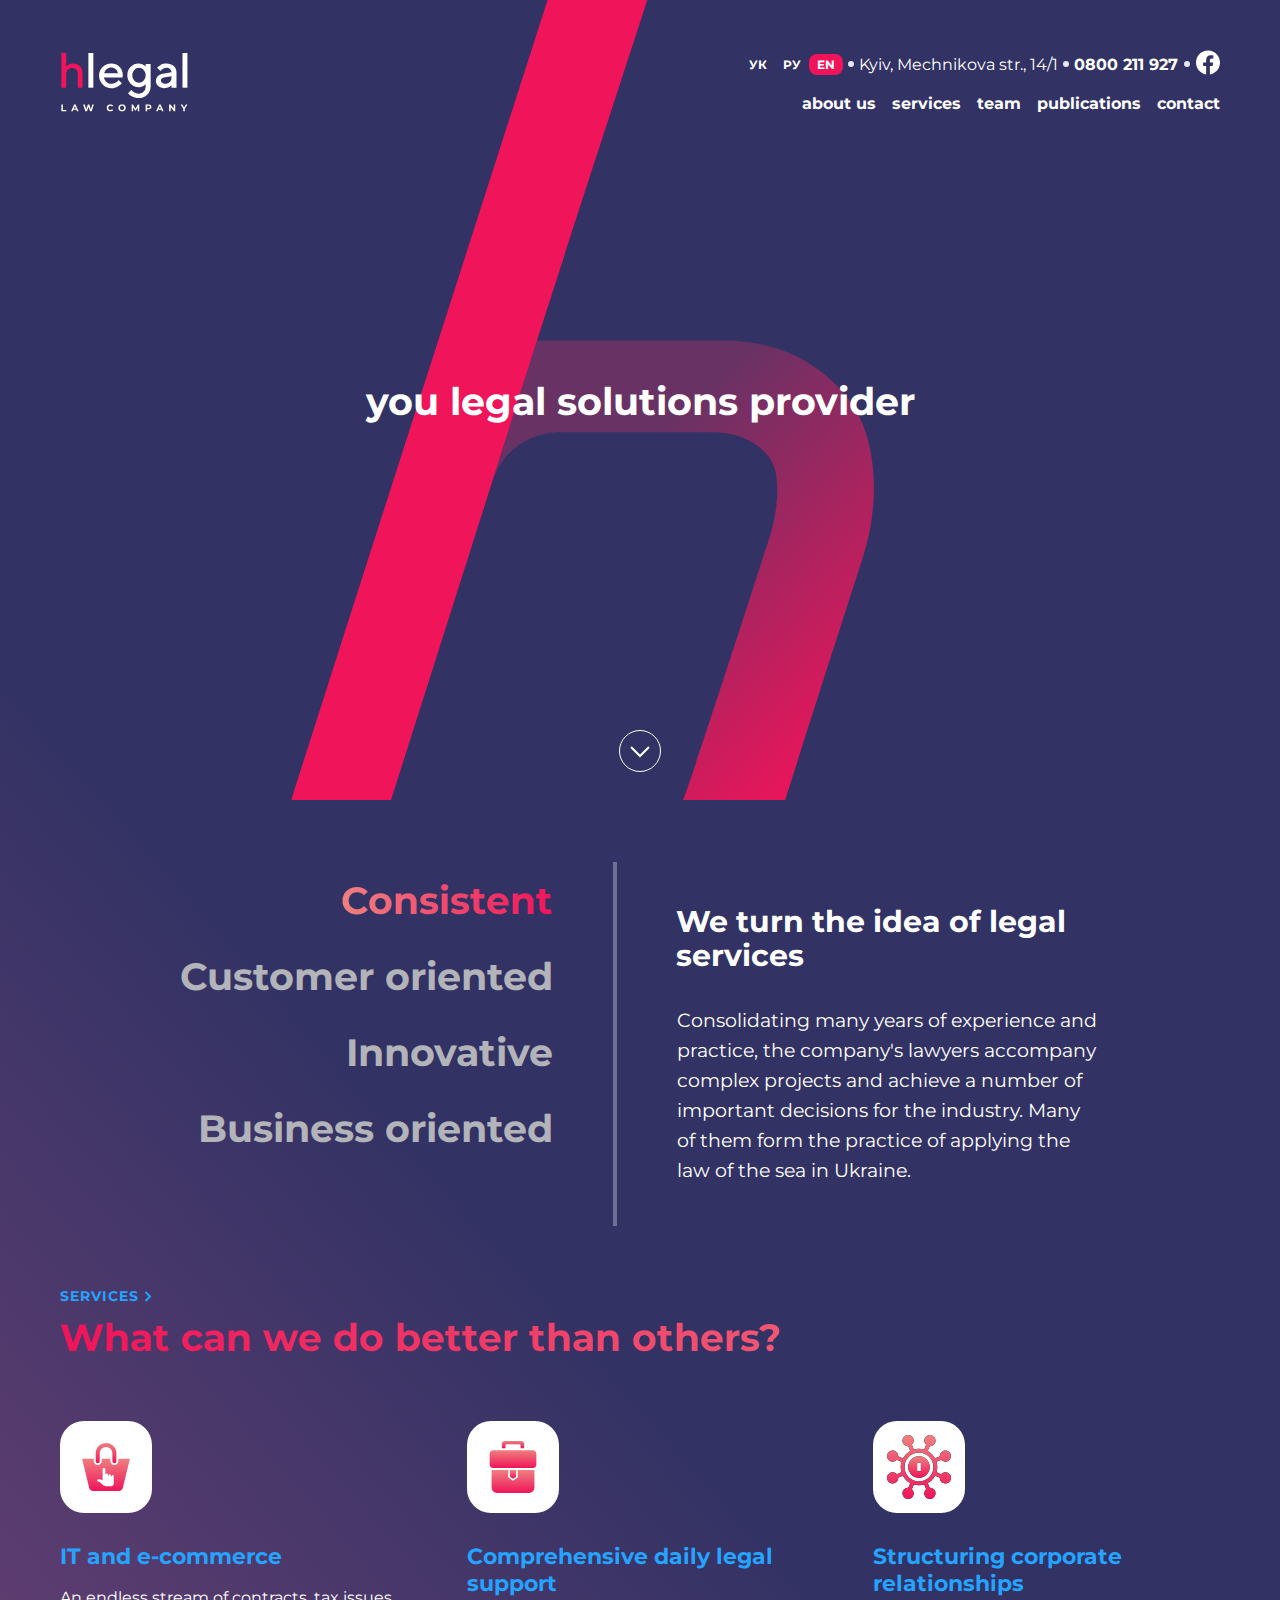
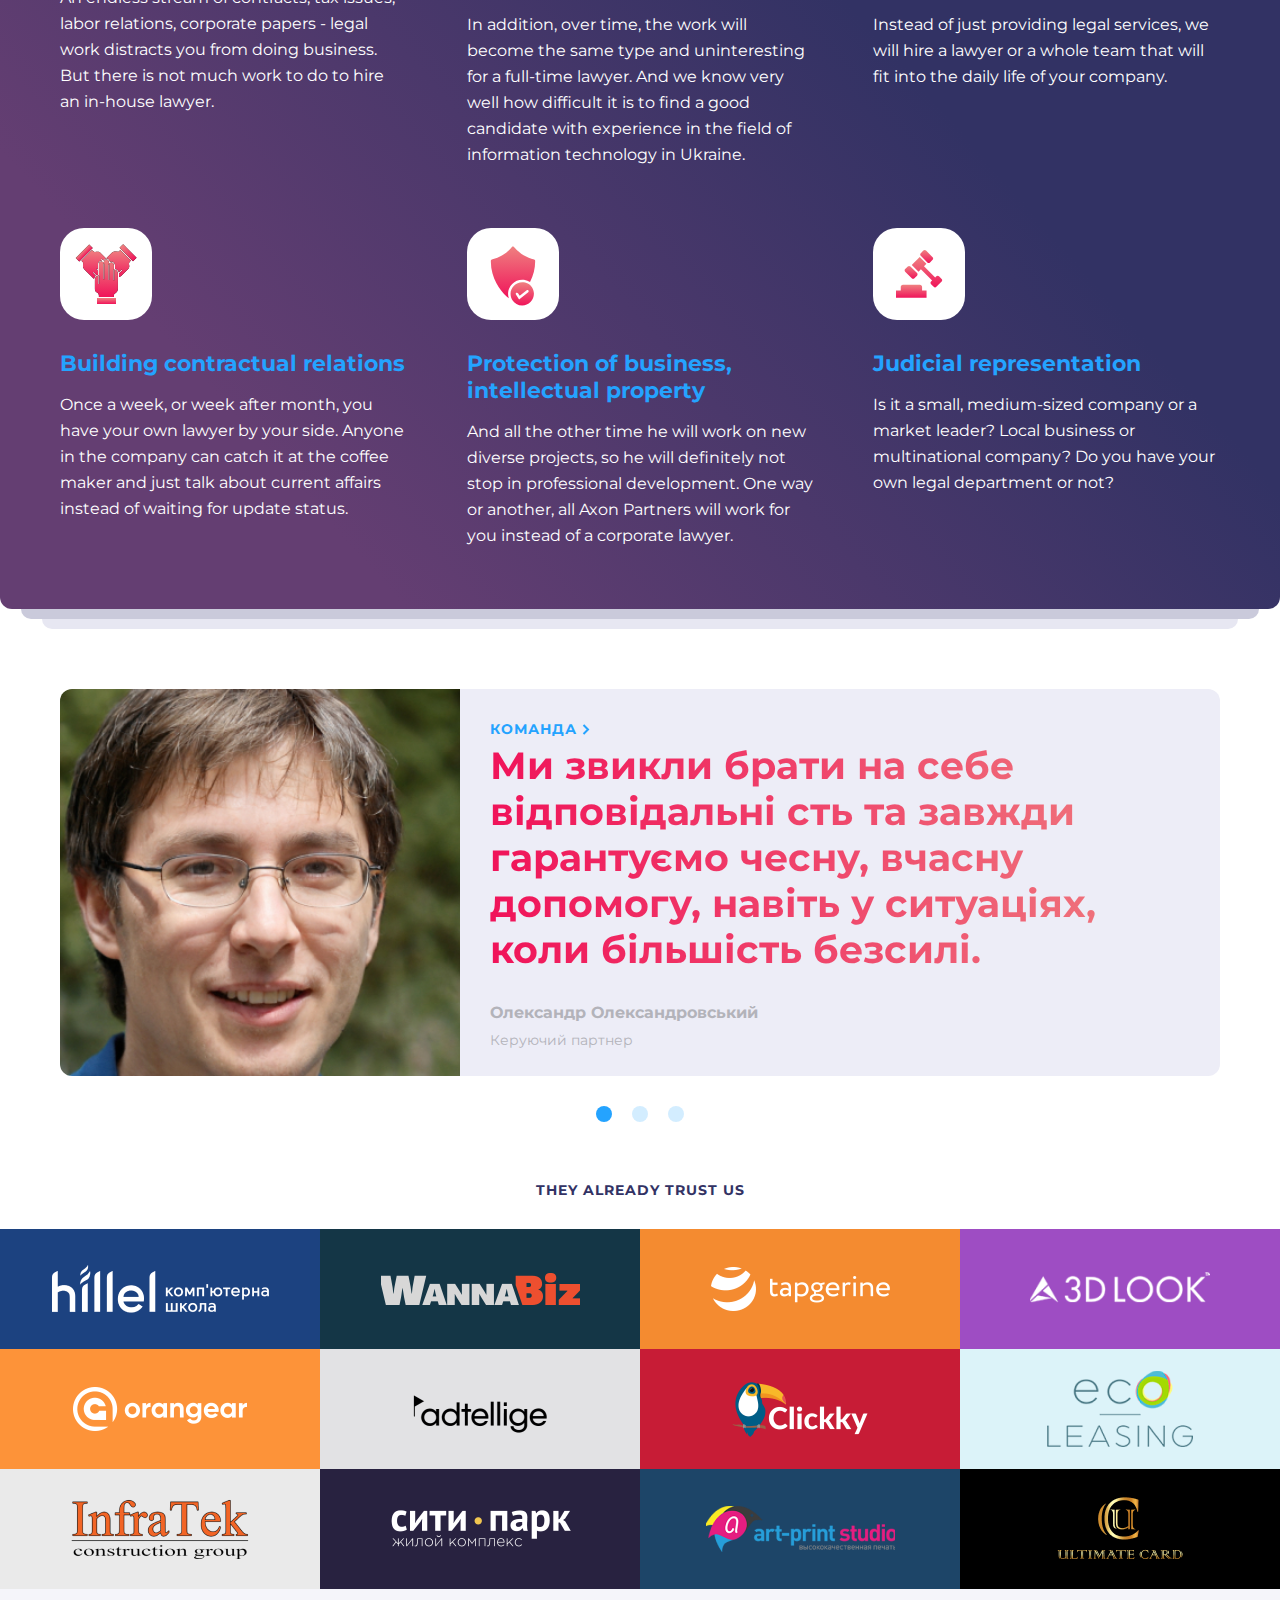
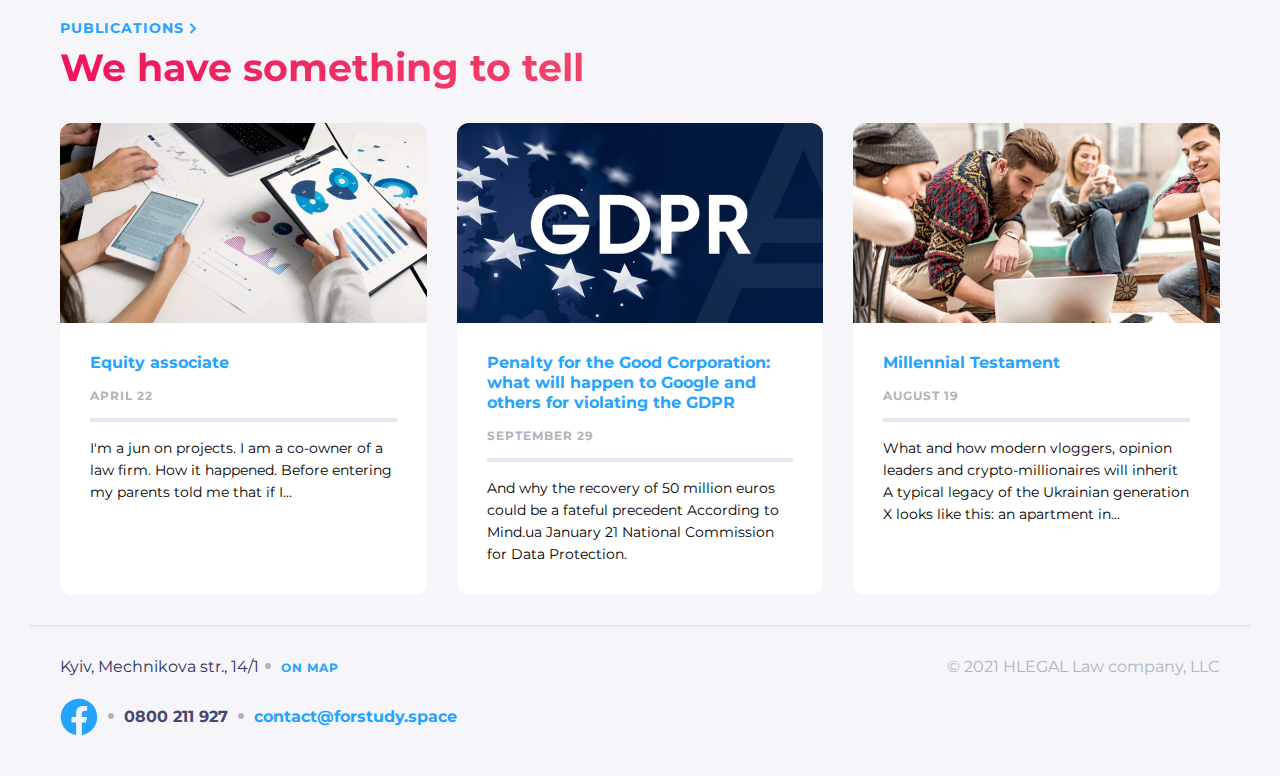
==== commit 81440e13: "add slick" ====
--- a/app/index.html
+++ b/app/index.html
@@ -301,25 +301,56 @@
         </section>
     </div>
     <section class="team container">
-        <div class="team__bg">
+        <div class="autoplay--story">
                 <!-- <h2>Team</h2> -->
-            <picture class="team__img">
-                <source media="(min-width:1200px)" srcset="img/foto_deskt.jpg">
-                <source media="(min-width:992px)" srcset="img/foto_tablet.jpg">
-                <source media="(min-width:768px)" srcset="img/foto_mob2.jpg">
-                <img src="img/foto_tablet.jpg" alt="foto" class="team__foto">
-            </picture>
-            <div class="team__about">
-                <a href="#" class="link-blue">команда</a>
-                <p class="title-gradient title-gradient--pt5">Ми звикли брати на себе відповідальні сть та завжди гарантуємо чесну, вчасну допомогу, навіть у ситуаціях, коли більшість безсилі.</p>
-                <p class="team__about-name">Олександр Олександровський</p>
-                <p class="team__about-position">Керуючий партнер</p>
-            </div>
-            <div class="team__slide">
-                <button class="team__slide-item active"></button>
-                <button class="team__slide-item"></button>
-                <button class="team__slide-item"></button>
-            </div>
+                <div class="team__bg ">
+                    <div class="team__grid">
+                        <picture class="team__img">
+                            <source media="(min-width:1200px)" srcset="img/foto_deskt.jpg">
+                            <source media="(min-width:992px)" srcset="img/foto_tablet.jpg">
+                            <source media="(min-width:768px)" srcset="img/foto_mob2.jpg">
+                            <img src="img/foto_tablet.jpg" alt="foto" class="team__foto">
+                        </picture>
+                        <div class="team__about">
+                            <a href="#" class="link-blue">команда</a>
+                            <p class="title-gradient title-gradient--pt5">Ми звикли брати на себе відповідальні сть та завжди гарантуємо чесну, вчасну допомогу, навіть у ситуаціях, коли більшість безсилі.</p>
+                            <p class="team__about-name">Олександр Олександровський</p>
+                            <p class="team__about-position">Керуючий партнер</p>
+                        </div>
+                    </div>
+                </div>
+                <div class="team__bg ">
+                    <div class="team__grid">
+                        <picture class="team__img">
+                            <source media="(min-width:1200px)" srcset="img/foto_deskt.jpg">
+                            <source media="(min-width:992px)" srcset="img/foto_tablet.jpg">
+                            <source media="(min-width:768px)" srcset="img/foto_mob2.jpg">
+                            <img src="img/foto_tablet.jpg" alt="foto" class="team__foto">
+                        </picture>
+                        <div class="team__about">
+                            <a href="#" class="link-blue">команда</a>
+                            <p class="title-gradient title-gradient--pt5">Ми звикли брати на себе відповідальні сть та завжди гарантуємо чесну, вчасну допомогу, навіть у ситуаціях, коли більшість безсилі.</p>
+                            <p class="team__about-name">Олександр Олександровський</p>
+                            <p class="team__about-position">Керуючий партнер</p>
+                        </div>
+                    </div>
+                </div>
+                <div class="team__bg ">
+                    <div class="team__grid">
+                        <picture class="team__img">
+                            <source media="(min-width:1200px)" srcset="img/foto_deskt.jpg">
+                            <source media="(min-width:992px)" srcset="img/foto_tablet.jpg">
+                            <source media="(min-width:768px)" srcset="img/foto_mob2.jpg">
+                            <img src="img/foto_tablet.jpg" alt="foto" class="team__foto">
+                        </picture>
+                        <div class="team__about">
+                            <a href="#" class="link-blue">команда</a>
+                            <p class="title-gradient title-gradient--pt5">Ми звикли брати на себе відповідальні сть та завжди гарантуємо чесну, вчасну допомогу, навіть у ситуаціях, коли більшість безсилі.</p>
+                            <p class="team__about-name">Олександр Олександровський</p>
+                            <p class="team__about-position">Керуючий партнер</p>
+                        </div>
+                    </div>
+                </div>
         </div>
     </section>
     <section class="partner">
--- a/app/css/style.css
+++ b/app/css/style.css
@@ -301,9 +301,15 @@
   padding: 3px 8px;
   border-radius: 8px;
   text-align: center;
+  -webkit-transition-duration: 0.3s;
+          transition-duration: 0.3s;
 }
 .header__leng-item a {
   color: #FFFFFF;
+}
+.header__leng-item--grey {
+  -webkit-transition-duration: 0.3s;
+          transition-duration: 0.3s;
 }
 .header__leng-item--grey a {
   color: #B3B3BA;
@@ -325,6 +331,8 @@
   font-size: 16px;
   line-height: 20px;
   color: #FFFFFF;
+  -webkit-transition-duration: 0.3s;
+          transition-duration: 0.3s;
 }
 .header__tel--dark {
   color: #B3B3BA;
@@ -534,11 +542,22 @@
   .header__menu-item--blue:hover {
     border-bottom: 2px solid #24A3FF;
   }
+  .header__fb path {
+    -webkit-transition-duration: 0.3s;
+            transition-duration: 0.3s;
+  }
   .header__fb:hover path {
     fill: #F0145A;
   }
+  .header__leng-item {
+    -webkit-transition-duration: 0.3s;
+            transition-duration: 0.3s;
+  }
   .header__leng-item:hover:not(.active) {
     background-color: rgba(255, 255, 255, 0.2);
+  }
+  .header__leng-item--grey:hover:not(.active) {
+    background-color: #F0145A;
   }
 }
 @media (min-width: 992px) {
@@ -618,6 +637,8 @@
   height: 42px;
   border: 1px solid #FFFFFF;
   border-radius: 50%;
+  -webkit-transition-duration: 0.3s;
+          transition-duration: 0.3s;
 }
 .main__scroll-link {
   display: block;
@@ -685,6 +706,8 @@
   cursor: pointer;
   border-bottom: 2px solid transparent;
   padding: 0;
+  -webkit-transition-duration: 0.5s;
+          transition-duration: 0.5s;
 }
 .advantage__switcher-item.active {
   background: linear-gradient(90.13deg, #EF8080 0.84%, #F0145A 99.96%);
@@ -695,7 +718,7 @@
   border-bottom: 2px solid #B3B3BA;
 }
 .advantage__content {
-  color: white;
+  color: #FFFFFF;
   display: none;
   padding-top: 28px;
   position: relative;
@@ -862,7 +885,7 @@
   margin-top: 50px;
   padding-bottom: 30px;
 }
-.team__bg {
+.team__grid {
   display: grid;
   grid-template-columns: 1fr;
 }
@@ -892,26 +915,6 @@
   line-height: 22px;
   color: #B3B3BA;
 }
-.team__slide {
-  padding-top: 30px;
-  text-align: center;
-}
-.team__slide-item {
-  width: 16px;
-  height: 16px;
-  background: #24A3FF;
-  opacity: 0.2;
-  border-radius: 50%;
-  border-color: transparent;
-  margin: 0 6px;
-  cursor: pointer;
-}
-.team__slide-item.active {
-  opacity: 1;
-}
-.team__slide-item:hover:not(.active) {
-  opacity: 1;
-}
 
 @media (min-width: 768px) {
   .team {
@@ -919,7 +922,7 @@
   }
 }
 @media (min-width: 992px) {
-  .team__bg {
+  .team__grid {
     grid-template-columns: 400px 1fr;
     grid-template-rows: -webkit-min-content -webkit-min-content;
     grid-template-rows: min-content min-content;
@@ -932,10 +935,6 @@
     padding: 29px 20px 25px 30px;
     border-radius: 0 12px 12px 0;
   }
-  .team__slide {
-    grid-column: 1/-1;
-    padding-top: 27px;
-  }
 }
 @media (min-width: 1200px) {
   .team__foto {
@@ -950,7 +949,7 @@
   }
 }
 .partner {
-  padding-top: 28px;
+  padding-top: 32px;
   text-align: center;
 }
 .partner__title {
@@ -1020,7 +1019,7 @@
 
 @media (min-width: 768px) {
   .partner {
-    padding-top: 31px;
+    padding-top: 34px;
   }
   .partner__wrapper {
     grid-template-columns: 1fr 1fr 1fr;
@@ -1033,6 +1032,9 @@
   }
 }
 @media (min-width: 992px) {
+  .partner {
+    padding-top: 31px;
+  }
   .partner__wrapper {
     margin-top: 30px;
     grid-template-columns: repeat(4, 1fr);
@@ -1150,6 +1152,8 @@
   letter-spacing: 1px;
   text-transform: uppercase;
   color: #24A3FF;
+  -webkit-transition-duration: 0.3s;
+          transition-duration: 0.3s;
 }
 .footer__adress-map:hover {
   color: #F0145A;
@@ -1172,6 +1176,10 @@
   height: 38px;
   margin-bottom: 10px;
 }
+.footer__contact svg path {
+  -webkit-transition-duration: 0.3s;
+          transition-duration: 0.3s;
+}
 .footer__contact svg:hover path {
   fill: #F0145A;
 }
@@ -1188,6 +1196,8 @@
   font-size: 16px;
   line-height: 20px;
   color: #24A3FF;
+  -webkit-transition-duration: 0.3s;
+          transition-duration: 0.3s;
 }
 .footer__contact-mail:hover {
   color: #F0145A;
@@ -1196,8 +1206,10 @@
   font-size: 16px;
   line-height: 20px;
   text-align: center;
+  padding-top: 30px;
+}
+.footer__info a {
   color: #B3B3BA;
-  padding-top: 30px;
 }
 
 @media (min-width: 768px) {
@@ -1440,7 +1452,7 @@
   padding: 0 20px;
 }
 .achievements__slider-item {
-  background-color: #fff;
+  background-color: #FFFFFF;
   border-radius: 12px;
   margin: 0 10px;
 }
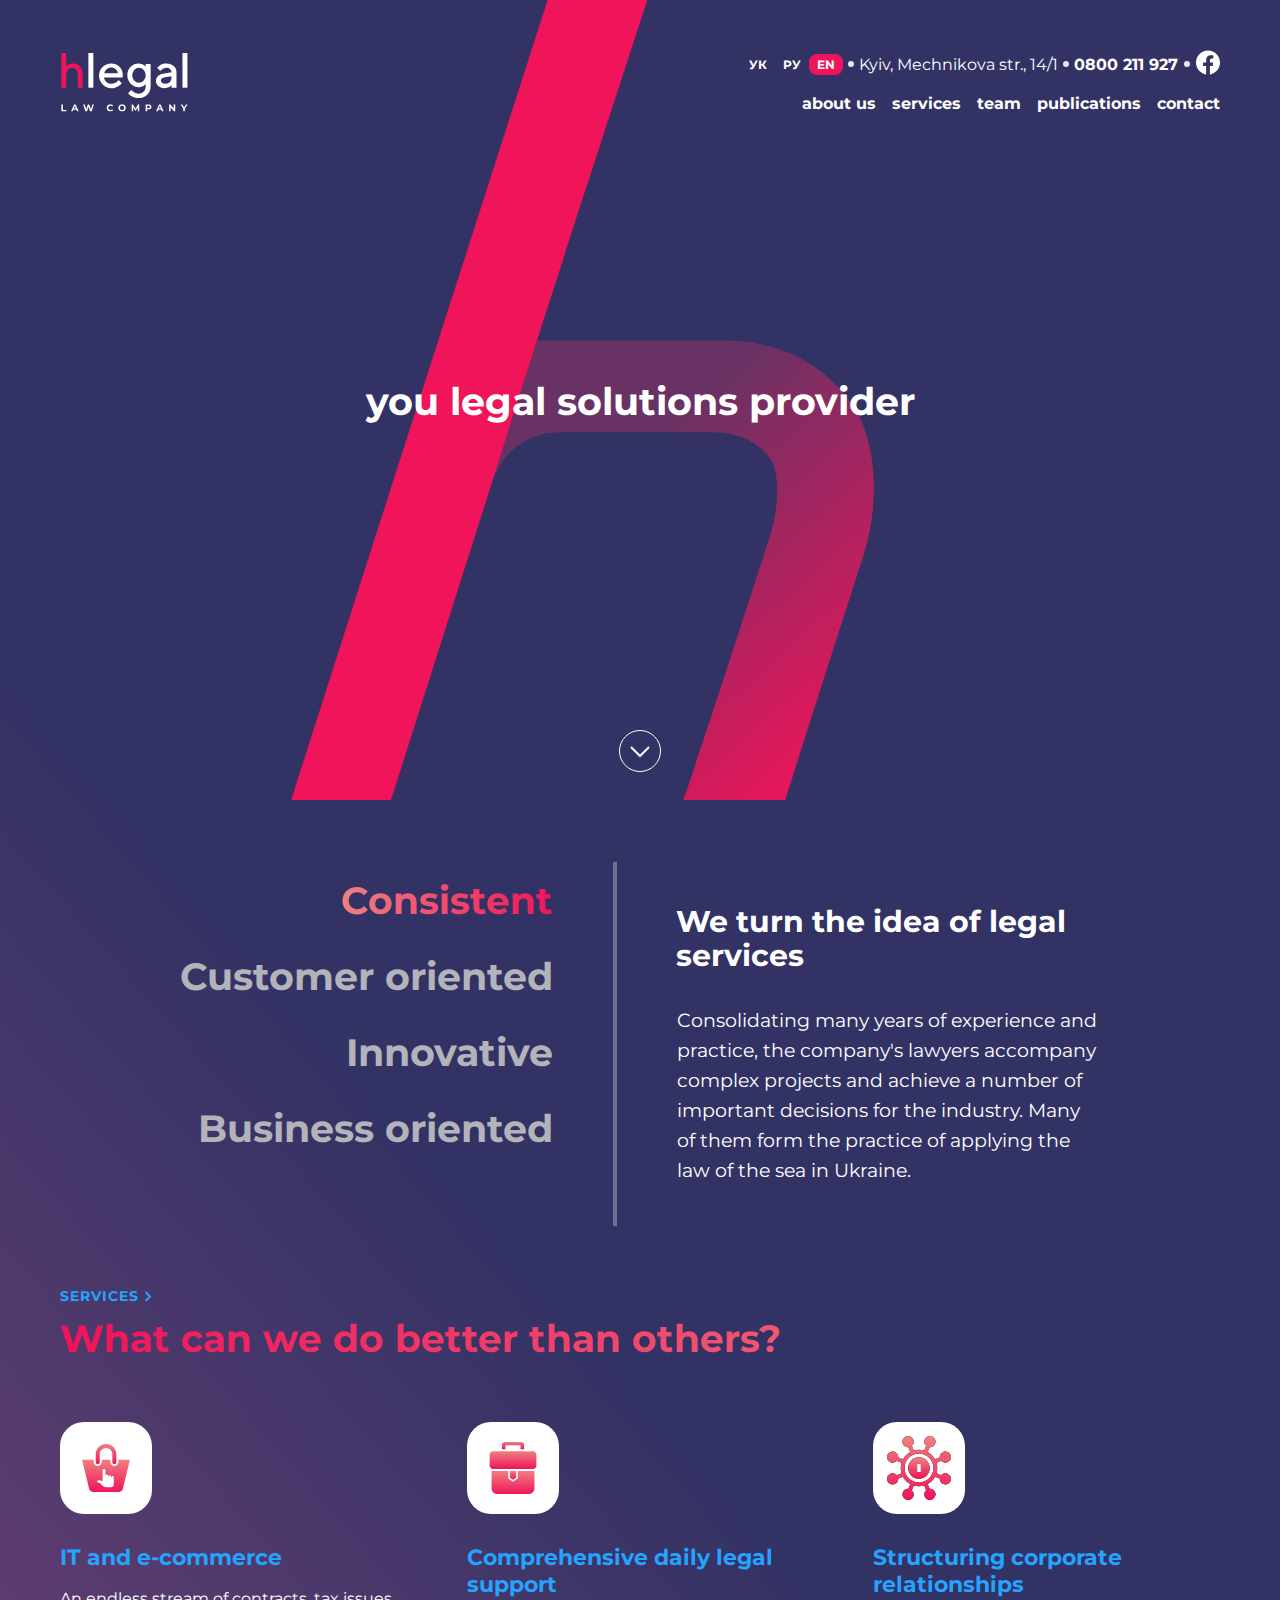
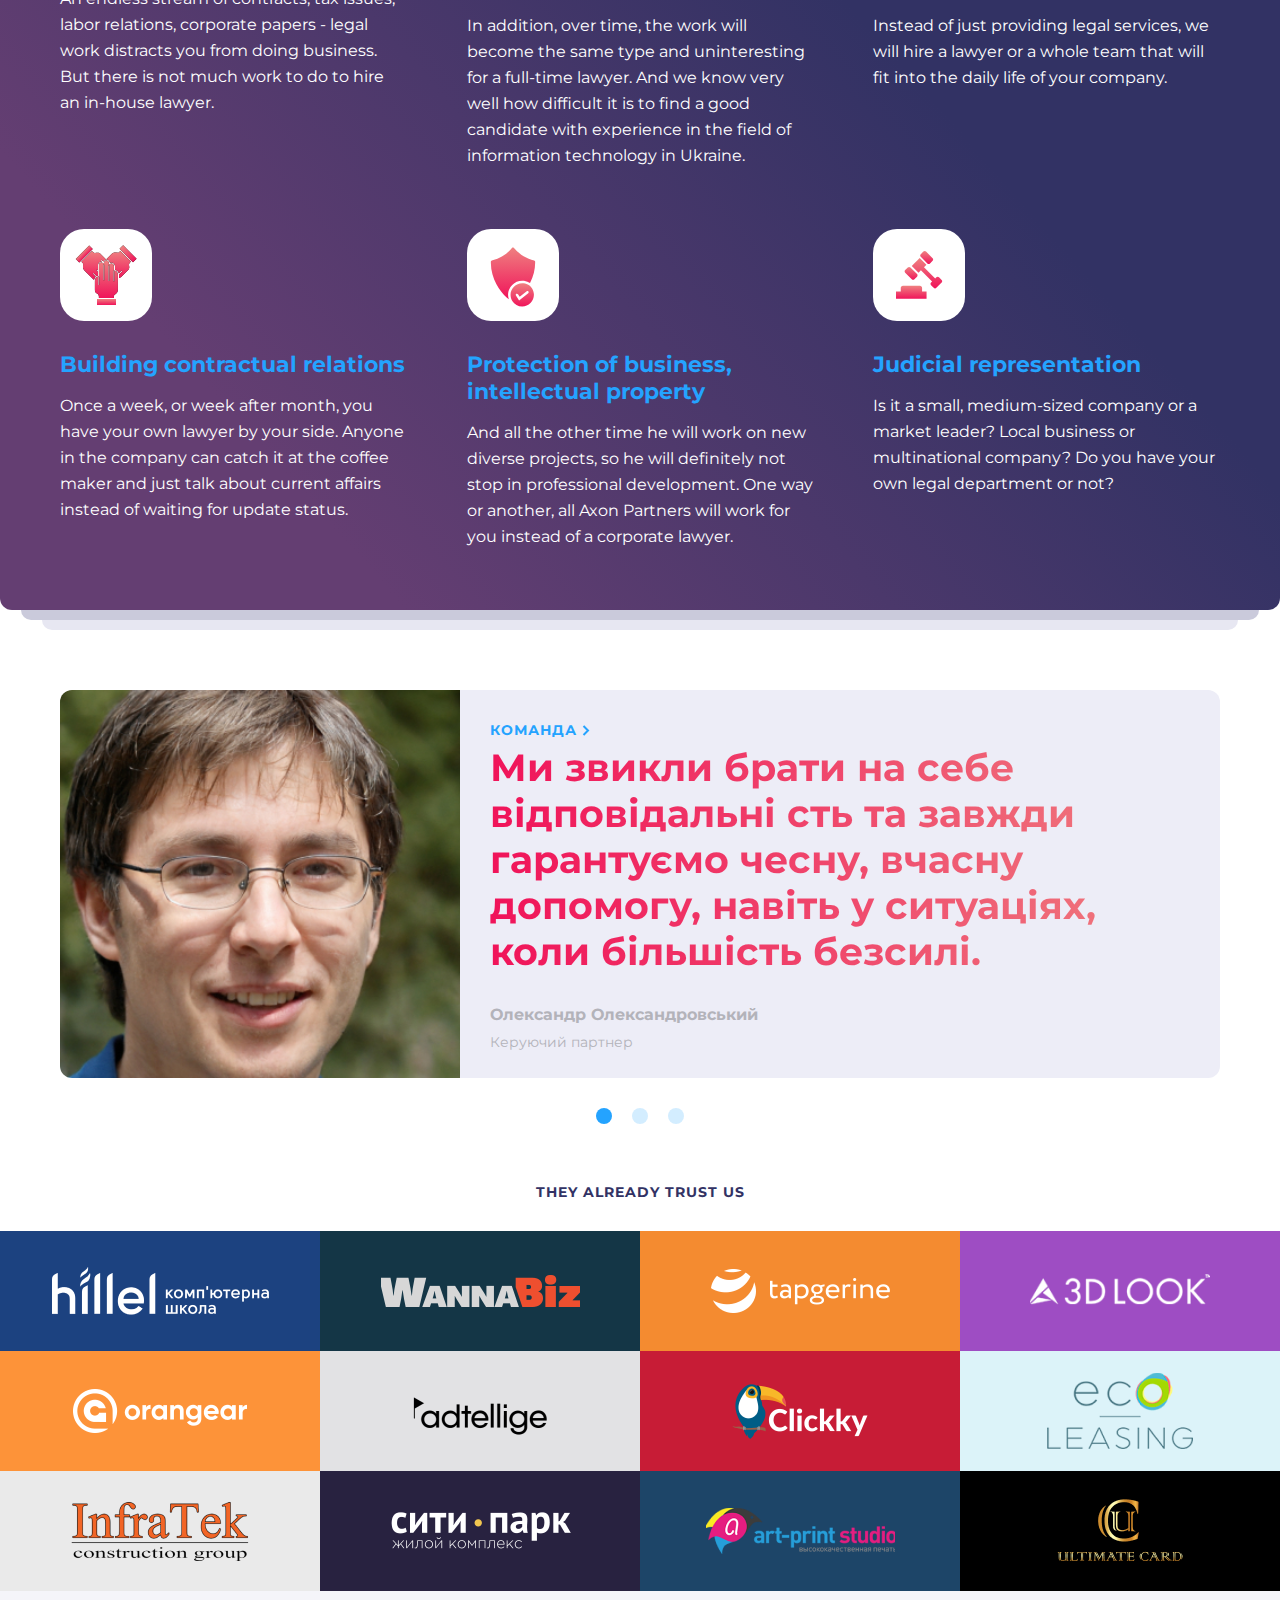
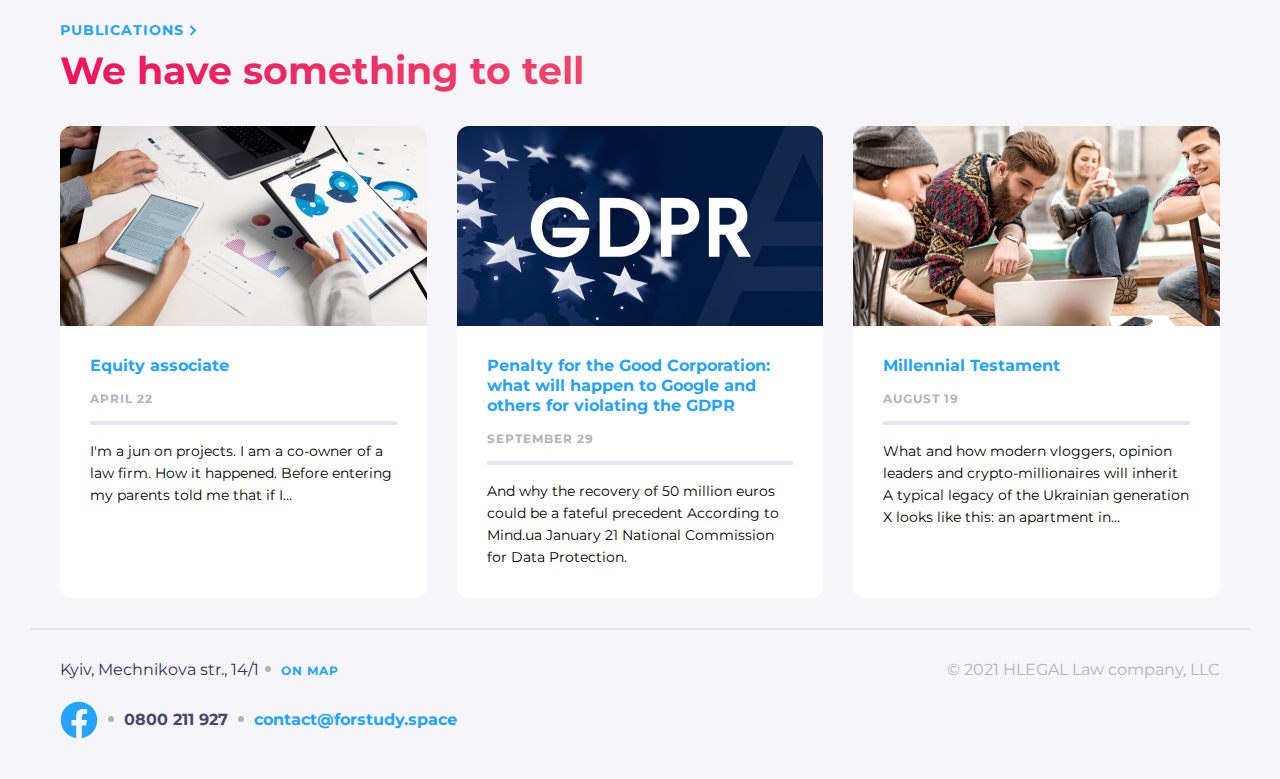
==== commit 27f4b4b4: "add contacts page" ====
--- a/app/index.html
+++ b/app/index.html
@@ -55,9 +55,9 @@
                 <ul class="header__menu-list">
                     <li><a href="about.html" class="header__menu-item">about us</a></li>
                     <li><a href="#" class="header__menu-item">services</a></li>
-                    <li><a href="#" class="header__menu-item">team</a></li>
-                    <li><a href="#" class="header__menu-item">publications</a></li>
-                    <li><a href="#" class="header__menu-item">contact</a></li>
+                    <li><a href="team.html" class="header__menu-item">team</a></li>
+                    <li><a href="publication.html" class="header__menu-item">publications</a></li>
+                    <li><a href="contact.html" class="header__menu-item">contact</a></li>
                 </ul>
             </div>
         </header>
@@ -301,7 +301,7 @@
         </section>
     </div>
     <section class="team container">
-        <div class="autoplay--story">
+        <div class="story__autoplay">
                 <!-- <h2>Team</h2> -->
                 <div class="team__bg ">
                     <div class="team__grid">
@@ -312,7 +312,7 @@
                             <img src="img/foto_tablet.jpg" alt="foto" class="team__foto">
                         </picture>
                         <div class="team__about">
-                            <a href="#" class="link-blue">команда</a>
+                            <a href="team.html" class="link-blue">команда</a>
                             <p class="title-gradient title-gradient--pt5">Ми звикли брати на себе відповідальні сть та завжди гарантуємо чесну, вчасну допомогу, навіть у ситуаціях, коли більшість безсилі.</p>
                             <p class="team__about-name">Олександр Олександровський</p>
                             <p class="team__about-position">Керуючий партнер</p>
@@ -328,7 +328,7 @@
                             <img src="img/foto_tablet.jpg" alt="foto" class="team__foto">
                         </picture>
                         <div class="team__about">
-                            <a href="#" class="link-blue">команда</a>
+                            <a href="team.html" class="link-blue">команда</a>
                             <p class="title-gradient title-gradient--pt5">Ми звикли брати на себе відповідальні сть та завжди гарантуємо чесну, вчасну допомогу, навіть у ситуаціях, коли більшість безсилі.</p>
                             <p class="team__about-name">Олександр Олександровський</p>
                             <p class="team__about-position">Керуючий партнер</p>
@@ -344,7 +344,7 @@
                             <img src="img/foto_tablet.jpg" alt="foto" class="team__foto">
                         </picture>
                         <div class="team__about">
-                            <a href="#" class="link-blue">команда</a>
+                            <a href="team.html" class="link-blue">команда</a>
                             <p class="title-gradient title-gradient--pt5">Ми звикли брати на себе відповідальні сть та завжди гарантуємо чесну, вчасну допомогу, навіть у ситуаціях, коли більшість безсилі.</p>
                             <p class="team__about-name">Олександр Олександровський</p>
                             <p class="team__about-position">Керуючий партнер</p>
@@ -396,7 +396,7 @@
     </section>
     <section class="publication">
         <div class="container">
-            <a href="#" class="link-blue">Publications</a>
+            <a href="publication.html" class="link-blue">Publications</a>
             <h2 class="title-gradient title-gradient--publication">We have something to tell</h2>
             <div class="publication__wrapper">
                 <article class="publication__item">
@@ -405,7 +405,7 @@
                         <img src="img/publication1.jpg" alt="" class="publication__item-img">
                     </picture>
                     <div class="publication__about">
-                        <h3 class="publication__about-title">Equity associate</h3>
+                        <a href="#" class="publication__about-title">Equity associate</a>
                         <p class="publication__about-data">April 22</p>
                         <p class="publication__about-text">I'm a jun on projects. I am a co-owner of a law firm. How it happened. Before entering my parents told me that if I…</p>
                     </div>
@@ -416,7 +416,7 @@
                         <img src="img/publication2.jpg" alt="" class="publication__item-img">
                     </picture>
                     <div class="publication__about">
-                        <h3 class="publication__about-title">Penalty for the Good Corporation: what will happen to Google and others for violating the GDPR</h3>
+                        <a href="#" class="publication__about-title">Penalty for the Good Corporation: what will happen to Google and others for violating the GDPR</a>
                         <p class="publication__about-data">September 29</p>
                         <p class="publication__about-text">And why the recovery of 50 million euros could be a fateful precedent According to Mind.ua January 21 National Commission for Data Protection.</p>
                     </div>
@@ -429,7 +429,7 @@
                         <img src="img/publication3.jpg" alt="" class="publication__item-img">
                     </picture>
                     <div class="publication__about">
-                        <h3 class="publication__about-title">Millennial Testament</h3>
+                        <a href="#" class="publication__about-title">Millennial Testament</a>
                         <p class="publication__about-data">August 19</p>
                         <p class="publication__about-text">What and how modern vloggers, opinion leaders and crypto-millionaires will inherit A typical legacy of the Ukrainian generation X looks like this: an apartment in…</p>
                     </div>
--- a/app/css/style.css
+++ b/app/css/style.css
@@ -155,6 +155,13 @@
   font-size: 36px;
   padding-top: 0;
 }
+.title-gradient--fz38 {
+  font-size: 38px;
+  padding-top: 30px;
+}
+.title-gradient--fz30 {
+  font-size: 30px;
+}
 
 .link-blue {
   font-weight: 700;
@@ -166,6 +173,7 @@
   display: -webkit-inline-box;
   display: -ms-inline-flexbox;
   display: inline-flex;
+  border-bottom: 1px solid transparent;
 }
 .link-blue::after {
   content: "";
@@ -173,6 +181,9 @@
   width: 8px;
   height: 11px;
   margin: auto 5px;
+}
+.link-blue:hover {
+  border-bottom: 1px solid #24A3FF;
 }
 
 .container {
@@ -245,6 +256,9 @@
   .title-gradient--fz36 {
     line-height: 32px;
   }
+  .title-gradient--fz30 {
+    font-size: 30px;
+  }
 }
 @media (min-width: 992px) {
   .container {
@@ -252,6 +266,15 @@
   }
   .bg {
     background-size: 705px 770px, auto;
+  }
+  .title-gradient--team {
+    padding: 15px 120px 0;
+  }
+  .title-gradient--fz38 {
+    padding-top: 3px;
+  }
+  .title-gradient--fz30 {
+    line-height: 37px;
   }
 }
 @media (min-width: 1200px) {
@@ -532,14 +555,14 @@
     font-size: 16px;
     line-height: 20px;
   }
-  .header__menu-item:hover {
+  .header__menu-item:hover:not(.active) {
     border-bottom: 2px solid #FFFFFF;
   }
   .header__menu-item.active {
     color: #F0145A;
     border-bottom: 2px solid #F0145A;
   }
-  .header__menu-item--blue:hover {
+  .header__menu-item--blue:hover:not(.active) {
     border-bottom: 2px solid #24A3FF;
   }
   .header__fb path {
@@ -1076,6 +1099,9 @@
   line-height: 20px;
   color: #24A3FF;
 }
+.publication__about-title:hover {
+  color: #F0145A;
+}
 .publication__about-data {
   padding-top: 15px;
   font-weight: 700;
@@ -1134,10 +1160,23 @@
   background: #E6E6F0;
   margin: 0 30px 33px;
 }
+.footer--notline {
+  padding-top: 0;
+  margin-top: 60px;
+}
+.footer--notline::before {
+  display: none;
+}
+.footer--mt30 {
+  margin-top: 30px;
+}
 .footer__wrapper {
   display: grid;
   grid-template-columns: 1fr;
   text-align: center;
+}
+.footer__wrapper--notline {
+  padding-top: 30px;
 }
 .footer__adress-info {
   font-size: 16px;
@@ -1498,4 +1537,472 @@
     margin: 23px auto;
   }
 }
+.team-main {
+  padding-top: 10px;
+}
+.team-main__wrapper {
+  display: grid;
+  grid-template-columns: 1fr;
+  gap: 29px;
+  margin-top: 30px;
+  text-align: center;
+}
+.team-main__text {
+  position: relative;
+  text-align: start;
+}
+.team-main__text-name {
+  font-weight: 700;
+  font-size: 16px;
+  line-height: 20px;
+  color: #323264;
+  padding-top: 12px;
+  padding-bottom: 5px;
+}
+.team-main__text-position {
+  font-size: 14px;
+  line-height: 22px;
+  color: #B3B3BA;
+}
+.team-main__text-link {
+  display: block;
+  width: 32px;
+  height: 32px;
+  -webkit-transform: rotate(-90deg);
+          transform: rotate(-90deg);
+  background-color: #F5F5FA;
+  border-radius: 100%;
+  text-align: center;
+  position: absolute;
+  top: 12px;
+  right: 0;
+  -webkit-transition-duration: 0.3s;
+          transition-duration: 0.3s;
+}
+.team-main__text-link svg {
+  margin-top: 10px;
+}
+.team-main__text-link:hover {
+  -webkit-transform: rotate(-180deg);
+          transform: rotate(-180deg);
+}
+.team-main__text-link:hover path {
+  stroke: #F0145A;
+}
+
+@media (min-width: 768px) {
+  .team-main__wrapper {
+    grid-template-columns: 1fr 1fr;
+    margin-top: 60px;
+    gap: 59px;
+  }
+}
+@media (min-width: 992px) {
+  .team-main__wrapper {
+    grid-template-columns: 1fr 1fr 1fr;
+  }
+  .team-main__article-foto img {
+    height: 400px;
+    -o-object-fit: cover;
+       object-fit: cover;
+    max-width: 100%;
+    border-radius: 12px;
+  }
+  .team-main__text-position {
+    padding-right: 60px;
+  }
+}
+.person {
+  padding-top: 20px;
+}
+.person__foto {
+  display: block;
+  text-align: center;
+}
+.person__foto img {
+  border-radius: 12px;
+}
+.person__contact {
+  padding-top: 6px;
+  display: -webkit-box;
+  display: -ms-flexbox;
+  display: flex;
+  -webkit-box-orient: vertical;
+  -webkit-box-direction: normal;
+      -ms-flex-direction: column;
+          flex-direction: column;
+}
+.person__contact-position {
+  font-size: 14px;
+  line-height: 22px;
+  color: #B3B3BA;
+  padding-top: 15px;
+}
+.person__contact-link {
+  padding-top: 10px;
+  font-size: 16px;
+  line-height: 20px;
+  color: #24A3FF;
+}
+.person__about::before {
+  margin: 30px 0;
+  content: "";
+  display: block;
+  height: 4px;
+  background: #E6E6F0;
+}
+.person__about-text {
+  font-size: 16px;
+  line-height: 26px;
+}
+.person__about-text:not(:last-of-type) {
+  padding-bottom: 20px;
+}
+.person__about-title {
+  font-weight: 700;
+  font-size: 14px;
+  line-height: 17px;
+  letter-spacing: 1px;
+  text-transform: uppercase;
+  color: #323264;
+  padding-top: 10px;
+  padding-bottom: 15px;
+}
+
+@media (min-width: 768px) {
+  .person {
+    padding-top: 22px;
+    padding-bottom: 30px;
+    display: grid;
+    grid-template-columns: -webkit-min-content 1fr;
+    grid-template-columns: min-content 1fr;
+    grid-template-rows: -webkit-min-content -webkit-min-content;
+    grid-template-rows: min-content min-content;
+  }
+  .person__foto img {
+    -o-object-fit: cover;
+       object-fit: cover;
+    max-width: 300px;
+    display: block;
+    height: 375px;
+  }
+  .person__info {
+    padding-top: 87px;
+    padding-left: 30px;
+  }
+  .person__contact {
+    padding-top: 0;
+  }
+  .person__about {
+    grid-column: 1/-1;
+  }
+}
+@media (min-width: 992px) {
+  .person__info {
+    padding-top: 0;
+    padding-left: 60px;
+  }
+  .person__foto {
+    grid-row: 1/-1;
+  }
+  .person__about {
+    grid-column: 2/-1;
+    padding-left: 60px;
+  }
+}
+@media (min-width: 1200px) {
+  .person {
+    padding-top: 24px;
+  }
+  .person__foto {
+    padding-left: 120px;
+  }
+  .person__foto img {
+    height: auto;
+    min-width: -webkit-min-content;
+    min-width: -moz-min-content;
+    min-width: min-content;
+  }
+  .person__contact {
+    -webkit-box-orient: horizontal;
+    -webkit-box-direction: normal;
+        -ms-flex-direction: row;
+            flex-direction: row;
+  }
+  .person__contact-link {
+    padding-top: 15px;
+    padding-left: 27px;
+  }
+  .person__about {
+    padding-right: 119px;
+  }
+}
+.publ {
+  background-color: #F5F5FA;
+}
+.publ__switcher {
+  text-align: center;
+}
+.publ__btns {
+  display: -webkit-inline-box;
+  display: -ms-inline-flexbox;
+  display: inline-flex;
+  margin-top: 35px;
+  background-color: #E6E6F0;
+  border-radius: 10px;
+}
+.publ__btn {
+  padding: 8px;
+  cursor: pointer;
+  height: 40px;
+  border-radius: 10px;
+  font-weight: 700;
+  font-size: 16px;
+  line-height: 20px;
+  text-align: center;
+  color: #323264;
+  border: 2px solid #E6E6F0;
+}
+.publ__btn--white {
+  width: 110px;
+  background-color: #FFFFFF;
+}
+.publ__btn--grey {
+  width: 120px;
+  background-color: #E6E6F0;
+}
+.publ__btn--grey:hover {
+  background-color: #F5F5FA;
+}
+.publ__btn--blue {
+  background-color: #24A3FF;
+  color: #FFFFFF;
+  -webkit-box-shadow: 0px 0px 20px rgba(36, 163, 255, 0.5);
+          box-shadow: 0px 0px 20px rgba(36, 163, 255, 0.5);
+  margin-top: 30px;
+  margin-bottom: 30px;
+  width: 210px;
+  height: 55px;
+  border: none;
+}
+.publ__wrapper {
+  padding-top: 30px;
+  display: grid;
+  grid-template-columns: 1fr;
+  gap: 30px;
+}
+.publ__item {
+  background-color: #FFFFFF;
+  height: 100%;
+  border-radius: 12px;
+}
+.publ__item-img {
+  width: 100%;
+  height: 200px;
+  -o-object-fit: cover;
+     object-fit: cover;
+  border-radius: 12px 12px 0 0;
+}
+.publ__about {
+  padding: 26px 30px 30px;
+}
+.publ__about-title {
+  font-weight: 700;
+  font-size: 16px;
+  line-height: 20px;
+  color: #24A3FF;
+}
+.publ__about-title:hover {
+  color: #F0145A;
+}
+.publ__about-data {
+  padding-top: 15px;
+  font-weight: 700;
+  font-size: 12px;
+  line-height: 15px;
+  letter-spacing: 1px;
+  text-transform: uppercase;
+  color: #B3B3BA;
+}
+.publ__about-text {
+  font-size: 14px;
+  line-height: 22px;
+  color: #000000;
+}
+.publ__about-text::before {
+  content: "";
+  height: 4px;
+  background-color: #E6E6F0;
+  display: block;
+  margin-top: 15px;
+  margin-bottom: 15px;
+}
+.publ__about--notimg {
+  padding-top: 30px;
+}
+
+@media (min-width: 768px) {
+  .publ__wrapper {
+    padding-top: 32px;
+    grid-template-columns: 1fr 1fr;
+    grid-template-rows: -webkit-min-content -webkit-min-content;
+    grid-template-rows: min-content min-content;
+  }
+  .publ__about {
+    padding-top: 26px;
+  }
+  .publ__about--notimg {
+    padding-top: 30px;
+  }
+}
+@media (min-width: 992px) {
+  .publ__wrapper {
+    grid-template-columns: repeat(3, 1fr);
+    grid-template-rows: -webkit-min-content;
+    grid-template-rows: min-content;
+  }
+}
+.contacts__wrapper {
+  padding-top: 22px;
+  padding-bottom: 30px;
+  display: grid;
+  gap: 30px;
+  margin-bottom: -60px;
+}
+.contacts__adress-text {
+  font-size: 21px;
+  line-height: 30px;
+  color: #323264;
+}
+.contacts__adress::after {
+  margin-top: 30px;
+  margin-bottom: 30px;
+  content: "";
+  height: 4px;
+  background: #E6E6F0;
+  display: block;
+}
+.contacts__about a {
+  display: block;
+}
+.contacts__about-text {
+  color: #46466E;
+  padding-bottom: 15px;
+  font-size: 21px;
+  line-height: 30px;
+}
+.contacts__about-mail {
+  color: #24A3FF;
+  font-size: 21px;
+  line-height: 30px;
+}
+.contacts__about::after {
+  margin-top: 30px;
+  margin-bottom: 30px;
+  content: "";
+  height: 4px;
+  background: #E6E6F0;
+  display: block;
+}
+.contacts__fb {
+  display: -webkit-box;
+  display: -ms-flexbox;
+  display: flex;
+  -webkit-box-align: center;
+      -ms-flex-align: center;
+          align-items: center;
+}
+.contacts__fb-text {
+  padding-left: 10px;
+  font-weight: 700;
+  font-size: 12px;
+  line-height: 16px;
+  letter-spacing: 1px;
+  text-transform: uppercase;
+  color: #24A3FF;
+}
+.contacts__form {
+  background-color: #F5F5FA;
+  padding: 15px 30px 30px;
+  border-radius: 12px;
+}
+.contacts__form h1 {
+  margin-bottom: 15px;
+}
+.contacts__form-input {
+  padding: 15px;
+  width: 100%;
+  background: #FFFFFF;
+  border: 1px solid #FFFFFF;
+  border-radius: 8px;
+  margin-top: 15px;
+  font-size: 16px;
+  line-height: 26px;
+  color: #B3B3BA;
+  font-family: "Montserrat", "Arial", sans-serif;
+  font-style: normal;
+  font-weight: 400;
+}
+.contacts__form-input--h130 {
+  height: 130px;
+}
+.contacts__form-btn {
+  -webkit-box-align: start;
+      -ms-flex-align: start;
+          align-items: flex-start;
+  padding: 18px 30px;
+  width: 100%;
+  height: 56px;
+  background: #24A3FF;
+  -webkit-box-shadow: 0px 0px 20px rgba(36, 163, 255, 0.5);
+          box-shadow: 0px 0px 20px rgba(36, 163, 255, 0.5);
+  border-radius: 12px;
+  border: none;
+  font-weight: 700;
+  font-size: 16px;
+  line-height: 20px;
+  color: #FFFFFF;
+  margin-top: 28px;
+}
+.contacts__form-question {
+  font-weight: 700;
+  font-size: 14px;
+  line-height: 17px;
+  letter-spacing: 1px;
+  text-transform: uppercase;
+  color: #B3B3BA;
+  margin-top: 23px;
+}
+
+@media (min-width: 768px) {
+  .contacts__wrapper {
+    gap: 58px;
+  }
+  .contacts__form h1 {
+    margin-bottom: 10px;
+  }
+}
+@media (min-width: 992px) {
+  .contacts__wrapper {
+    grid-template-columns: 1fr 1fr;
+    padding-bottom: 60px;
+  }
+  .contacts__form {
+    margin-top: 5px;
+  }
+  .contacts__form h1 {
+    margin-bottom: 15px;
+  }
+  .contacts__info {
+    padding-top: 2px;
+  }
+}
+@media (min-width: 1200px) {
+  .contacts__form {
+    margin-right: 120px;
+  }
+  .contacts__info {
+    margin-left: 120px;
+  }
+}
 /*# sourceMappingURL=style.css.map */
